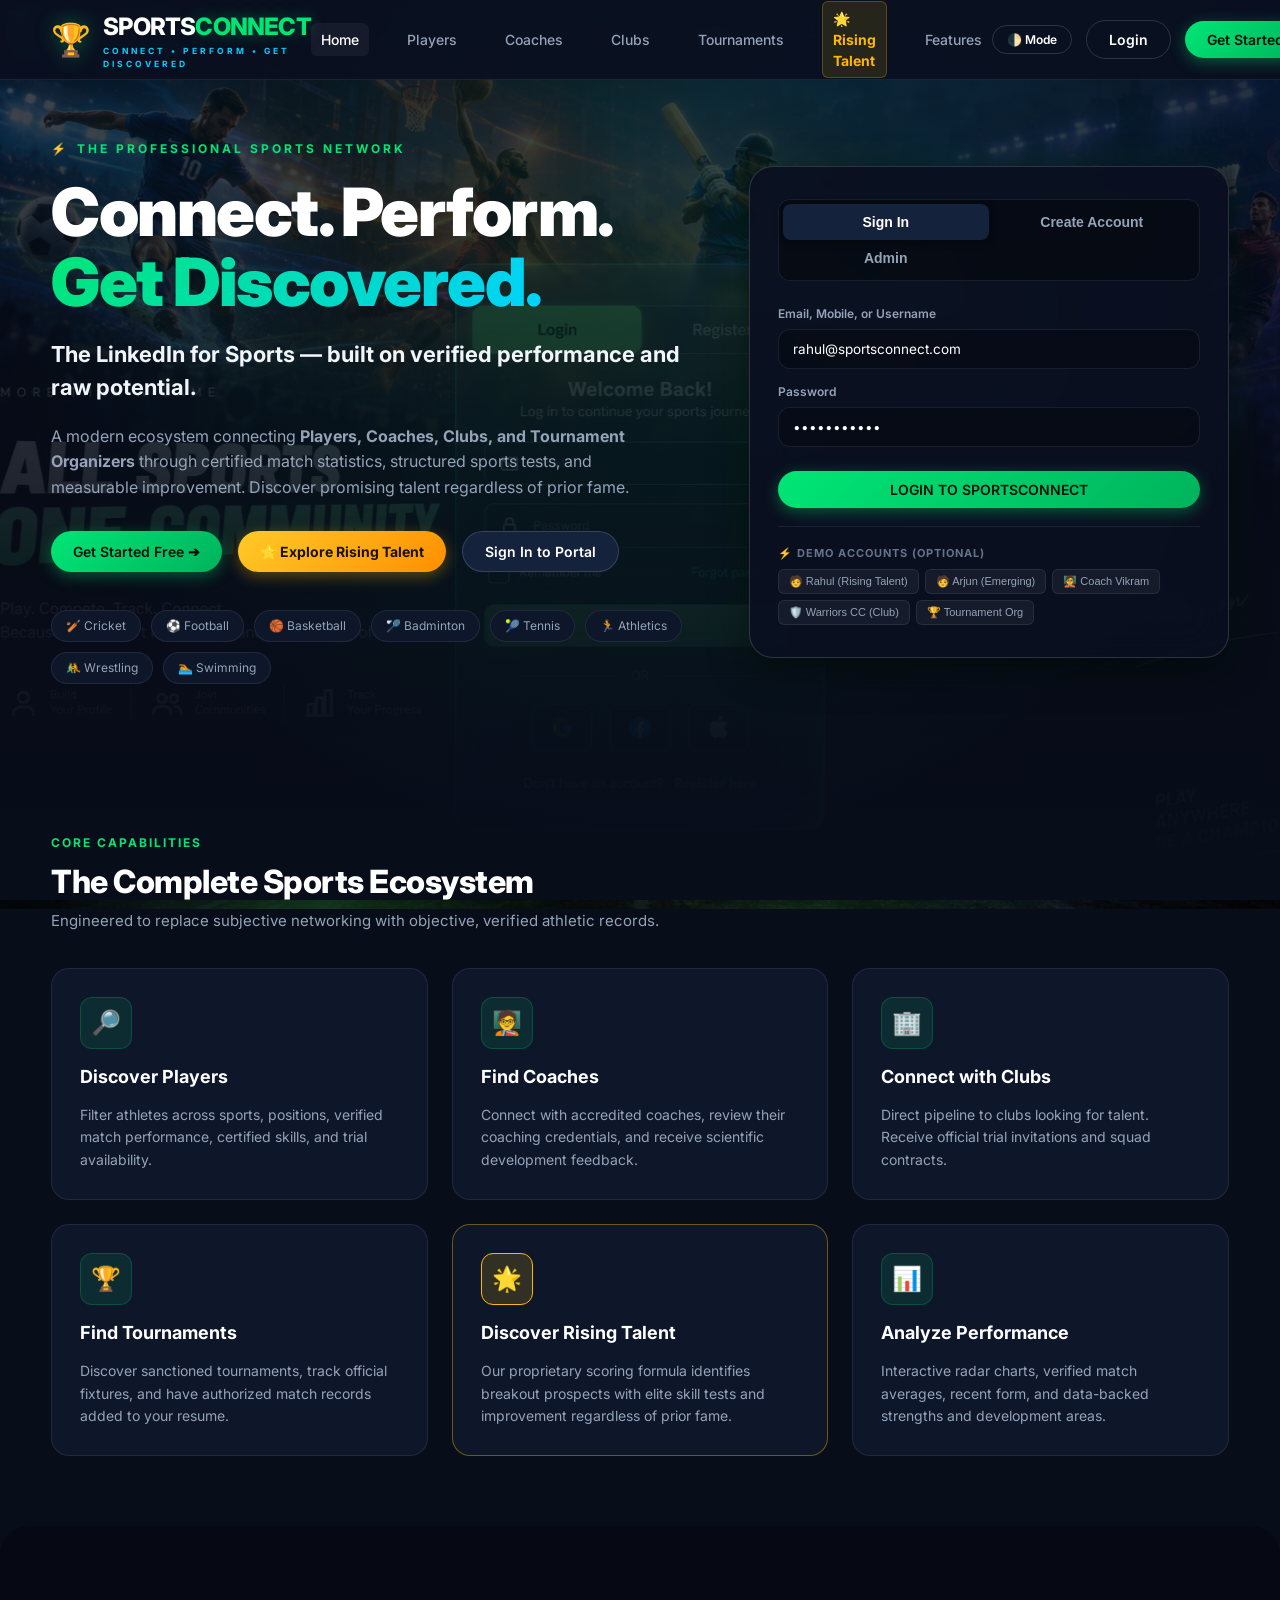
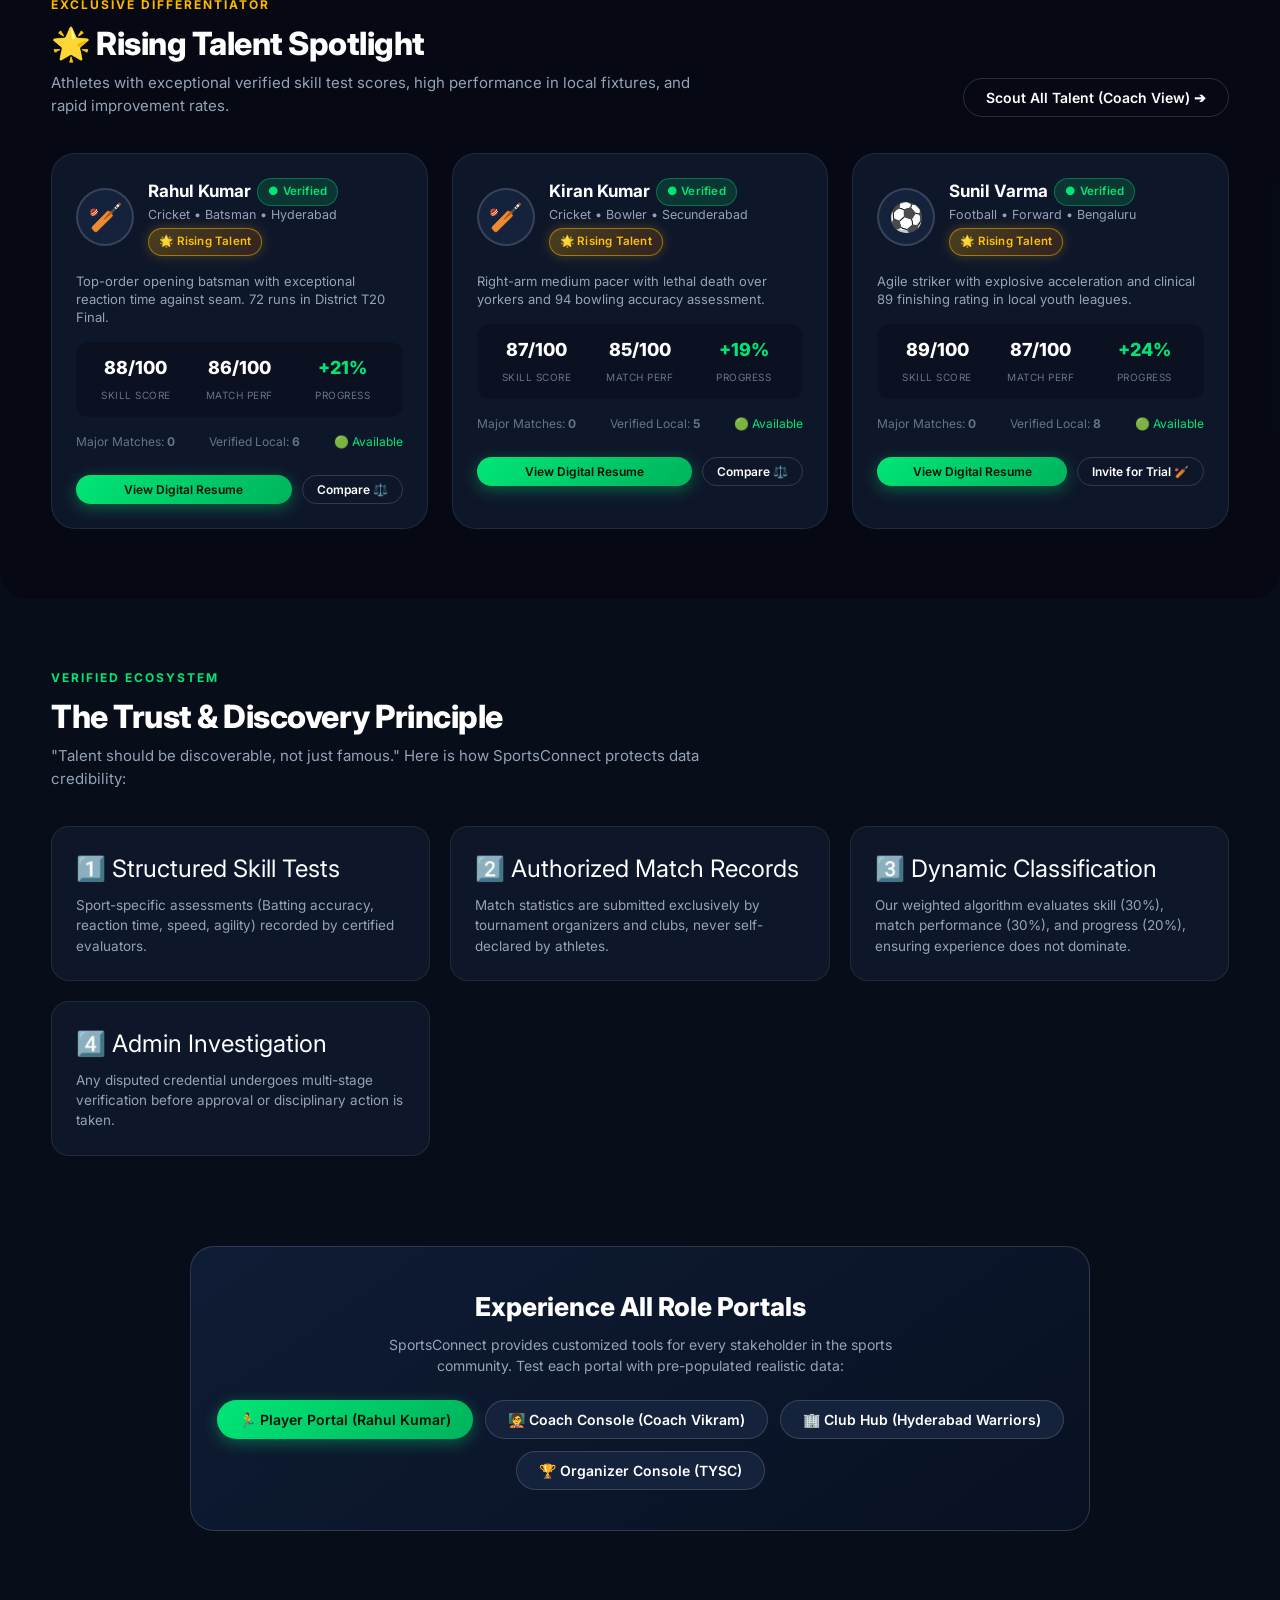
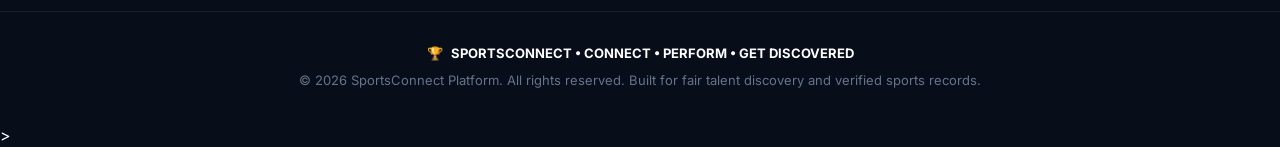
==== admin-portal.html @ 30b39901 "Initial SConnect project sync" ====
<!DOCTYPE html>
<html lang="en">
<head>
  <meta charset="UTF-8">
  <meta name="viewport" content="width=device-width, initial-scale=1.0">
  <title>SportsConnect | Platform Integrity & Admin Portal</title>
  <link rel="preconnect" href="https://fonts.googleapis.com">
  <link rel="preconnect" href="https://fonts.gstatic.com" crossorigin>
  <link href="https://fonts.googleapis.com/css2?family=Inter:wght@400;500;600;700;800;900&display=swap" rel="stylesheet">
  <link rel="stylesheet" href="style.css">
</head>
<body data-role="Admin">
<script>
(async function enforceAdminOnly(){
  try {
    const r = await fetch('/api/admin/session', { cache: 'no-store', credentials: 'same-origin' });
    if (!r.ok) { window.location.replace('index.html'); return; }
  } catch(e) { window.location.replace('index.html'); }
})();
</script>

  <div class="page-bg"></div>
  <div class="bg-overlay"></div>

  <div class="dash-layout">
    <!-- Sidebar Navigation -->
    <aside class="dash-sidebar">
      <div class="brand">
        <div class="brand-icon">🛡️</div>
        <div>
          <div class="brand-name">ADMIN<span>PORTAL</span></div>
          <div class="brand-tagline">INTEGRITY DESK</div>
        </div>
      </div>

      <nav class="side-menu">
        <button class="side-item active" onclick="showAdminSec('dashboard')">
          <span class="icon">📊</span> Admin Dashboard
        </button>
        <button class="side-item" onclick="showAdminSec('certificates')">
          <span class="icon">📜</span> Certificate Queue (<span id="pendingCertsBadge" style="color:var(--gold);">1</span>)
        </button>
        <button class="side-item" onclick="showAdminSec('reports')">
          <span class="icon">🚨</span> Reports Queue (<span id="reportsBadge" style="color:var(--rose);">1</span>)
        </button>
        <button class="side-item" onclick="showAdminSec('users')">
          <span class="icon">👥</span> User Management
        </button>
        <button class="side-item" onclick="showAdminSec('talent-monitor')">
          <span class="icon">🌟</span> Rising Talent Monitor
        </button>
        <button class="side-item" onclick="showAdminSec('matches')">
          <span class="icon">🏏</span> Match Scorecard Audit
        </button>
      </nav>

      <div style="margin-top:auto; padding-top:16px; border-top:1px solid var(--border-subtle); display:flex; flex-direction:column; gap:8px;">
        <button class="btn btn-outline btn-sm" onclick="UIController.toggleTheme()">🌓 Toggle Mode</button>
        <button class="btn btn-secondary btn-sm" onclick="SessionManager.logout()">🚪 Log Out</button>
      </div>
    </aside>

    <!-- Main Content Area -->
    <main class="dash-main">
      <div class="dash-topbar">
        <div class="dash-welcome">
          <h2>
            <span>🛡️</span> Chief Sports Verifier (Admin)
            <span class="badge badge-verified" style="background:rgba(255,184,0,0.2); color:var(--gold); border-color:var(--gold);">Platform Integrity Officer</span>
          </h2>
          <p>SportsConnect Data Integrity & Verification Desk &bull; Hyderabad Headquarters</p>
        </div>

        <div style="display:flex; gap:10px; align-items:center;">
          <button class="btn btn-outline btn-sm" onclick="UIController.openNotificationsModal()" title="Notifications">
            🔔 <span class="badge badge-rejected" style="padding:1px 5px; font-size:10px;">1</span>
          </button>
          <button class="btn btn-outline btn-sm" onclick="window.location.href='index.html'">
            🌐 Public Landing Page
          </button>
          <button class="btn btn-primary btn-sm" onclick="UIController.showToast('Integrity database synchronized with SQLite.', 'success')">
            🔄 Sync Database
          </button>
        </div>
      </div>

      <!-- Admin KPI Grid -->
      <div class="kpi-grid">
        <div class="kpi-card">
          <div class="kpi-header"><span>Total Users</span><span>👥</span></div>
          <div class="kpi-value" id="kpiTotalUsers">10</div>
          <div class="kpi-subtitle">5 Players, 1 Coach, 2 Clubs, 1 Org</div>
        </div>
        <div class="kpi-card" style="border-left:4px solid var(--gold);">
          <div class="kpi-header"><span>Pending Certificates</span><span>📜</span></div>
          <div class="kpi-value" style="color:var(--gold);" id="kpiPendingCerts">1</div>
          <div class="kpi-subtitle">Queued for verification audit</div>
        </div>
        <div class="kpi-card" style="border-left:4px solid var(--rose);">
          <div class="kpi-header"><span>Open Reports</span><span>🚨</span></div>
          <div class="kpi-value" style="color:var(--rose);" id="kpiOpenReports">1</div>
          <div class="kpi-subtitle">Report #1024 Under Review</div>
        </div>
        <div class="kpi-card">
          <div class="kpi-header"><span>Rising Talent</span><span>🌟</span></div>
          <div class="kpi-value" style="color:var(--primary);" id="kpiRisingTalent">4</div>
          <div class="kpi-subtitle">Algorithmic classifications</div>
        </div>
      </div>

      <!-- 1. Certificate Verification Queue -->
      <div class="resume-card" style="padding:28px;" id="secCertQueue">
        <div style="display:flex; justify-content:space-between; align-items:center; margin-bottom:16px; flex-wrap:wrap; gap:8px;">
          <div>
            <h3 style="font-size:18px;">📜 Certificate Verification Queue</h3>
            <p style="font-size:13px; color:var(--text-secondary);">
              Review submitted sports credentials. Verified certificates immediately update the athlete's trusted profile and classification score.
            </p>
          </div>
          <span class="badge badge-pending">1 Pending Item</span>
        </div>

        <div id="certQueueList" style="display:flex; flex-direction:column; gap:16px;">
          <!-- Pending Cert Card -->
          <div style="background:var(--bg-surface-elevated); border:1px solid var(--border-medium); border-radius:var(--radius-lg); padding:20px; display:flex; justify-content:space-between; align-items:center; flex-wrap:wrap; gap:16px;" id="pendingCertCard1">
            <div>
              <div style="display:flex; align-items:center; gap:8px;">
                <span style="font-size:24px;">🏏</span>
                <div>
                  <h4 style="font-size:16px;">State Youth Championship Participation Certificate</h4>
                  <div style="font-size:13px; color:var(--cyan);">Player: Rahul Kumar (Cricket &bull; Batsman &bull; Hyderabad)</div>
                </div>
              </div>
              <div style="font-size:12.5px; color:var(--text-secondary); margin-top:8px;">
                <b>Issuing Body:</b> South Zone Sports Federation (2026) &bull; <b>Claim:</b> Semi-Finalist representing Hyderabad Central District
              </div>
              <div style="font-size:11px; color:var(--text-muted); margin-top:3px;">
                Uploaded Document: <a href="#view" style="color:var(--primary); text-decoration:none;" onclick="UIController.showToast('Displaying certified PDF preview...'); return false;">cert_state_youth_rahul.pdf 📄</a>
              </div>
            </div>

            <div style="display:flex; gap:10px;" id="certActions1">
              <button class="btn btn-outline btn-sm" onclick="UIController.showToast('Inspecting official registry match for cert #2...')">
                👁️ View File
              </button>
              <button class="btn btn-danger btn-sm" onclick="adminRejectCert(1)">
                ❌ Reject
              </button>
              <button class="btn btn-primary btn-sm" onclick="adminVerifyCert(1)">
                🟢 Verify & Approve
              </button>
            </div>
          </div>
        </div>
      </div>

      <!-- 2. Report Management Investigation Queue (Section 30 & 38) -->
      <div class="resume-card" style="padding:28px;" id="secReports">
        <div style="display:flex; justify-content:space-between; align-items:center; margin-bottom:14px; flex-wrap:wrap; gap:8px;">
          <div>
            <h3 style="font-size:18px; display:flex; align-items:center; gap:8px;">
              <span>🚨</span> Platform Report Investigation Desk
              <span class="badge badge-pending">Status: Under Review</span>
            </h3>
            <p style="font-size:13px; color:var(--text-secondary);">
              <em>Strict Protocol: A report must NOT automatically punish or remove a user. Admin investigates first before any action.</em>
            </p>
          </div>
          <span class="badge badge-rejected" style="font-size:12px;">Active Case #1024</span>
        </div>

        <div style="background:var(--bg-surface-elevated); border:1px solid rgba(255,51,102,0.3); border-radius:var(--radius-lg); padding:22px;" id="reportCard1024">
          <div style="display:flex; justify-content:space-between; align-items:flex-start; flex-wrap:wrap; gap:12px;">
            <div>
              <div style="display:flex; align-items:center; gap:10px;">
                <h4 style="font-size:17px; color:var(--rose);">Report #1024 — Suspected Fake Certificate Claim</h4>
                <span class="badge badge-pending" id="repStatusBadge">🟡 Under Review</span>
              </div>
              <div style="font-size:13px; color:var(--text-secondary); margin-top:4px;">
                <b>Reporter:</b> Coach Vikram Rathore (Coach) &bull; <b>Reported Entity:</b> Certificate #4 (Private Club Winner)
              </div>
              <p style="font-size:13px; color:var(--text-primary); margin-top:8px; line-height:1.5;">
                <b>Description:</b> Suspicious certificate submitted without valid district council verification stamp and altered year.
              </p>
              <div style="font-size:12px; color:var(--text-muted); margin-top:4px;">
                <b>Audit Evidence:</b> Comparison with official 2024 TCA database records indicates participant was not registered in that bracket.
              </div>
            </div>

            <div style="display:flex; flex-direction:column; gap:8px; min-width:200px;" id="reportActionButtons">
              <button class="btn btn-outline btn-sm" onclick="adminReportAction('more_info')">
                🔵 Request More Info
              </button>
              <button class="btn btn-outline btn-sm" onclick="adminReportAction('dismiss')">
                ⚪ Dismiss Report
              </button>
              <button class="btn btn-danger btn-sm" onclick="adminReportAction('reject_cert')">
                ❌ Reject Certificate Only
              </button>
              <button class="btn btn-primary btn-sm" onclick="adminReportAction('resolve')">
                🟢 Mark Case Resolved
              </button>
            </div>
          </div>
        </div>
      </div>

      <!-- 3. Rising Talent Integrity Monitor (Section 39) -->
      <div class="resume-card" style="padding:28px;" id="secTalentMonitor">
        <div style="display:flex; justify-content:space-between; align-items:center; margin-bottom:14px; flex-wrap:wrap; gap:8px;">
          <div>
            <h3 style="font-size:18px;">🌟 Rising Talent Integrity Monitor</h3>
            <p style="font-size:13px; color:var(--text-secondary);">
              Transparent algorithmic breakdown ensuring classifications are earned through verified skill and progress, not favorites.
            </p>
          </div>
          <span class="badge badge-verified">Formula: Skill(30%) + Perf(30%) + Progress(20%) + Exp(10%) + Certs(10%)</span>
        </div>

        <div style="overflow-x:auto;">
          <table style="width:100%; border-collapse:collapse; text-align:left; font-size:13px;">
            <thead>
              <tr style="border-bottom:1px solid var(--border-medium); color:var(--text-muted); font-size:11px; text-transform:uppercase;">
                <th style="padding:10px;">Player</th>
                <th style="padding:10px;">Sport / Role</th>
                <th style="padding:10px;">Skill Score (30%)</th>
                <th style="padding:10px;">Match Perf (30%)</th>
                <th style="padding:10px;">Progress (20%)</th>
                <th style="padding:10px;">Major Matches (10%)</th>
                <th style="padding:10px;">Classification</th>
              </tr>
            </thead>
            <tbody>
              <tr style="border-bottom:1px solid var(--border-subtle);">
                <td style="padding:12px 10px;"><b>Rahul Kumar</b></td>
                <td style="padding:12px 10px;">Cricket (Batsman)</td>
                <td style="padding:12px 10px; color:var(--primary); font-weight:700;">88/100</td>
                <td style="padding:12px 10px;">86/100</td>
                <td style="padding:12px 10px;" class="progress-up">+21%</td>
                <td style="padding:12px 10px;">0 (Low)</td>
                <td style="padding:12px 10px;"><span class="badge badge-rising">🌟 Rising Talent</span></td>
              </tr>
              <tr style="border-bottom:1px solid var(--border-subtle);">
                <td style="padding:12px 10px;"><b>Kiran Kumar</b></td>
                <td style="padding:12px 10px;">Cricket (Bowler)</td>
                <td style="padding:12px 10px; color:var(--primary); font-weight:700;">87/100</td>
                <td style="padding:12px 10px;">85/100</td>
                <td style="padding:12px 10px;" class="progress-up">+19%</td>
                <td style="padding:12px 10px;">0 (Low)</td>
                <td style="padding:12px 10px;"><span class="badge badge-rising">🌟 Rising Talent</span></td>
              </tr>
              <tr style="border-bottom:1px solid var(--border-subtle);">
                <td style="padding:12px 10px;"><b>Arjun Reddy</b></td>
                <td style="padding:12px 10px;">Cricket (All-rounder)</td>
                <td style="padding:12px 10px; color:var(--cyan); font-weight:700;">84/100</td>
                <td style="padding:12px 10px;">81/100</td>
                <td style="padding:12px 10px;" class="progress-up">+15%</td>
                <td style="padding:12px 10px;">4 (Moderate)</td>
                <td style="padding:12px 10px;"><span class="badge badge-emerging">📈 Emerging Player</span></td>
              </tr>
            </tbody>
          </table>
        </div>
      </div>

      <!-- 4. User Management -->
      <div class="resume-card" style="padding:28px;" id="secUsers">
        <h3 style="font-size:18px; margin-bottom:14px;">👥 Platform Users & Entity Verification</h3>

        <div style="overflow-x:auto;">
          <table style="width:100%; border-collapse:collapse; text-align:left; font-size:13px;">
            <thead>
              <tr style="border-bottom:1px solid var(--border-medium); color:var(--text-muted); font-size:11px; text-transform:uppercase;">
                <th style="padding:10px;">Name</th>
                <th style="padding:10px;">Role</th>
                <th style="padding:10px;">Sport / Org</th>
                <th style="padding:10px;">Verification Status</th>
                <th style="padding:10px;">Account Status</th>
                <th style="padding:10px;">Action</th>
              </tr>
            </thead>
            <tbody>
              <tr style="border-bottom:1px solid var(--border-subtle);">
                <td style="padding:10px;">Rahul Kumar</td>
                <td style="padding:10px;"><span class="badge" style="background:rgba(255,255,255,0.08);">Player</span></td>
                <td style="padding:10px;">Cricket</td>
                <td style="padding:10px;"><span class="badge badge-verified">🟢 Verified</span></td>
                <td style="padding:10px;"><span style="color:var(--primary);">Active</span></td>
                <td style="padding:10px;"><button class="btn btn-outline btn-sm" onclick="SessionManager.switchDemoUser('player1')">View Profile</button></td>
              </tr>
              <tr style="border-bottom:1px solid var(--border-subtle);">
                <td style="padding:10px;">Vikram Rathore</td>
                <td style="padding:10px;"><span class="badge" style="background:rgba(255,255,255,0.08);">Coach</span></td>
                <td style="padding:10px;">Cricket &bull; BCCI Level 2</td>
                <td style="padding:10px;"><span class="badge badge-verified">🟢 Verified Coach</span></td>
                <td style="padding:10px;"><span style="color:var(--primary);">Active</span></td>
                <td style="padding:10px;"><button class="btn btn-outline btn-sm" onclick="SessionManager.switchDemoUser('coach')">View Profile</button></td>
              </tr>
              <tr style="border-bottom:1px solid var(--border-subtle);">
                <td style="padding:10px;">Hyderabad Warriors CC</td>
                <td style="padding:10px;"><span class="badge" style="background:rgba(255,255,255,0.08);">Club</span></td>
                <td style="padding:10px;">Cricket &bull; Div 1</td>
                <td style="padding:10px;"><span class="badge badge-verified">🟢 Verified Club</span></td>
                <td style="padding:10px;"><span style="color:var(--primary);">Active</span></td>
                <td style="padding:10px;"><button class="btn btn-outline btn-sm" onclick="SessionManager.switchDemoUser('club')">View Profile</button></td>
              </tr>
              <tr style="border-bottom:1px solid var(--border-subtle);">
                <td style="padding:10px;">Telangana Youth Sports Council</td>
                <td style="padding:10px;"><span class="badge" style="background:rgba(255,255,255,0.08);">Organizer</span></td>
                <td style="padding:10px;">Multi-Sport &bull; State Apex</td>
                <td style="padding:10px;"><span class="badge badge-verified">🟢 Verified Organizer</span></td>
                <td style="padding:10px;"><span style="color:var(--primary);">Active</span></td>
                <td style="padding:10px;"><button class="btn btn-outline btn-sm" onclick="SessionManager.switchDemoUser('organizer')">View Profile</button></td>
              </tr>
            </tbody>
          </table>
        </div>
      </div>
    </main>
  </div>

  <!-- Scripts -->
  <script src="app.js"></script>
  <script>
    function showAdminSec(sec) {
      const map = {
        certificates: 'secCertQueue',
        reports: 'secReports',
        users: 'secUsers',
        'talent-monitor': 'secTalentMonitor',
        matches: 'secCertQueue'
      };
      if (map[sec]) document.getElementById(map[sec])?.scrollIntoView({ behavior: 'smooth' });
      else window.scrollTo({ top: 0, behavior: 'smooth' });
    }

    function adminVerifyCert(id) {
      document.getElementById('certActions1').innerHTML = `
        <span class="badge badge-verified" style="font-size:13px; padding:6px 14px;">
          ✓ Verified by Admin! Notification dispatched.
        </span>
      `;
      document.getElementById('pendingCertsBadge').textContent = '0';
      document.getElementById('kpiPendingCerts').textContent = '0';
      UIController.showToast('Certificate verified! Athlete achievements & classification recalculated.', 'success');
    }

    function adminRejectCert(id) {
      document.getElementById('certActions1').innerHTML = `
        <span class="badge badge-rejected" style="font-size:13px; padding:6px 14px;">
          ❌ Certificate Rejected
        </span>
      `;
      document.getElementById('pendingCertsBadge').textContent = '0';
      document.getElementById('kpiPendingCerts').textContent = '0';
      UIController.showToast('Certificate rejected. Reason logged in audit records.');
    }

    function adminReportAction(action) {
      const statusBadge = document.getElementById('repStatusBadge');
      const actionBox = document.getElementById('reportActionButtons');

      if (action === 'more_info') {
        statusBadge.className = 'badge badge-emerging';
        statusBadge.textContent = '🔵 More Info Requested';
        UIController.showToast('Inquiry sent to South Zone Sports Federation registry.');
      } else if (action === 'dismiss') {
        statusBadge.className = 'badge';
        statusBadge.style.background = 'rgba(255,255,255,0.1)';
        statusBadge.textContent = '⚪ Dismissed';
        UIController.showToast('Report dismissed after review.');
      } else if (action === 'reject_cert') {
        statusBadge.className = 'badge badge-verified';
        statusBadge.textContent = '🟢 Resolved (Certificate Rejected)';
        UIController.showToast('Disputed certificate rejected and purged from trusted achievements.');
      } else {
        statusBadge.className = 'badge badge-verified';
        statusBadge.textContent = '🟢 Case Resolved';
        UIController.showToast('Investigation concluded. No violations found.');
      }

      actionBox.innerHTML = `<span class="badge badge-verified" style="font-size:13px; padding:8px 14px;">Audit Complete</span>`;
      document.getElementById('reportsBadge').textContent = '0';
      document.getElementById('kpiOpenReports').textContent = '0';
    }
  </script>
</body>
</html>
---- style.css ----
/* ==========================================================================
   SportsConnect - "LinkedIn for Sports" Design System & Styling
   Theme: High-Performance Sports Obsidian & Neon Stadium Lights
   Supports: Dark / Light Themes, Responsive Grids, Modern Cards, Badges,
             Interactive Modals, Sports Test Radar & Progress Analytics
   ========================================================================== */

:root {
  --bg-primary: #080d1a;
  --bg-surface: #0e172a;
  --bg-surface-elevated: #15223c;
  --bg-glass: rgba(14, 23, 42, 0.75);
  --bg-glass-strong: rgba(10, 16, 32, 0.92);
  
  --primary: #00e676;
  --primary-glow: rgba(0, 230, 118, 0.35);
  --primary-dark: #00b35c;
  --cyan: #00d2ff;
  --cyan-glow: rgba(0, 210, 255, 0.3);
  --gold: #ffb800;
  --gold-glow: rgba(255, 184, 0, 0.35);
  --rose: #ff3366;
  --amber: #ff9800;
  
  --border-subtle: rgba(255, 255, 255, 0.08);
  --border-medium: rgba(255, 255, 255, 0.15);
  --border-focus: #00e676;
  
  --text-primary: #ffffff;
  --text-secondary: #94a3b8;
  --text-muted: #64748b;
  --text-on-primary: #041208;
  
  --shadow-sm: 0 2px 8px rgba(0, 0, 0, 0.35);
  --shadow-md: 0 6px 20px rgba(0, 0, 0, 0.45);
  --shadow-lg: 0 12px 36px rgba(0, 0, 0, 0.6);
  --shadow-glow: 0 0 25px var(--primary-glow);
  
  --radius-sm: 6px;
  --radius-md: 12px;
  --radius-lg: 18px;
  --radius-xl: 24px;
  --radius-full: 9999px;
  
  --transition-fast: 0.18s ease;
  --transition-normal: 0.28s ease;
}

[data-theme="light"] {
  --bg-primary: #f1f5f9;
  --bg-surface: #ffffff;
  --bg-surface-elevated: #f8fafc;
  --bg-glass: rgba(255, 255, 255, 0.88);
  --bg-glass-strong: rgba(255, 255, 255, 0.96);
  
  --primary: #00a854;
  --primary-glow: rgba(0, 168, 84, 0.2);
  --border-subtle: rgba(0, 0, 0, 0.08);
  --border-medium: rgba(0, 0, 0, 0.14);
  
  --text-primary: #0f172a;
  --text-secondary: #475569;
  --text-muted: #94a3b8;
  --text-on-primary: #ffffff;
}

/* Reset & Base */
* { box-sizing: border-box; margin: 0; padding: 0; }
html { scroll-behavior: smooth; }
body {
  font-family: 'Inter', -apple-system, BlinkMacSystemFont, 'Segoe UI', Roboto, sans-serif;
  background-color: var(--bg-primary);
  color: var(--text-primary);
  line-height: 1.5;
  overflow-x: hidden;
  min-height: 100vh;
}

/* Dynamic Stadium Background */
.page-bg {
  position: fixed;
  inset: 0;
  background: url("sports-background.png") center top / cover no-repeat;
  z-index: -3;
  transform: scale(1.02);
  filter: brightness(0.65) saturate(1.15);
  animation: stadiumBreathe 18s ease-in-out infinite alternate;
}
.bg-overlay {
  position: fixed;
  inset: 0;
  background: radial-gradient(circle at 50% 20%, rgba(0, 230, 118, 0.08), transparent 70%),
              linear-gradient(180deg, rgba(8, 13, 26, 0.6) 0%, rgba(8, 13, 26, 0.94) 75%, #080d1a 100%);
  z-index: -2;
}
@keyframes stadiumBreathe {
  from { transform: scale(1.02); }
  to { transform: scale(1.06) translateY(-5px); }
}

/* ==========================================================================
   Header & Navigation
   ========================================================================== */
.navbar {
  height: 80px;
  padding: 0 4%;
  display: flex;
  align-items: center;
  justify-content: space-between;
  position: sticky;
  top: 0;
  z-index: 100;
  background: var(--bg-glass-strong);
  backdrop-filter: blur(16px);
  border-bottom: 1px solid var(--border-subtle);
  transition: var(--transition-normal);
}
.brand {
  display: flex;
  align-items: center;
  gap: 12px;
  text-decoration: none;
  color: var(--text-primary);
}
.brand-icon {
  font-size: 32px;
  filter: drop-shadow(0 0 10px var(--primary-glow));
}
.brand-name {
  font-size: 24px;
  font-weight: 800;
  letter-spacing: -0.8px;
}
.brand-name span {
  color: var(--primary);
  text-shadow: 0 0 16px var(--primary-glow);
}
.brand-tagline {
  font-size: 8.5px;
  letter-spacing: 3px;
  color: var(--cyan);
  font-weight: 700;
  text-transform: uppercase;
}

nav.main-nav {
  display: flex;
  align-items: center;
  gap: 28px;
}
nav.main-nav a {
  color: var(--text-secondary);
  text-decoration: none;
  font-size: 14px;
  font-weight: 500;
  padding: 6px 10px;
  border-radius: var(--radius-sm);
  transition: var(--transition-fast);
  display: flex;
  align-items: center;
  gap: 6px;
}
nav.main-nav a:hover, nav.main-nav a.active {
  color: #ffffff;
  background: rgba(255, 255, 255, 0.05);
}
nav.main-nav a.highlight {
  color: var(--gold);
  font-weight: 700;
  background: rgba(255, 184, 0, 0.12);
  border: 1px solid rgba(255, 184, 0, 0.25);
}

.nav-actions {
  display: flex;
  align-items: center;
  gap: 14px;
}

/* ==========================================================================
   Buttons & Pills
   ========================================================================== */
.btn {
  display: inline-flex;
  align-items: center;
  justify-content: center;
  gap: 8px;
  padding: 10px 22px;
  border-radius: var(--radius-full);
  font-size: 14px;
  font-weight: 600;
  font-family: inherit;
  cursor: pointer;
  border: none;
  text-decoration: none;
  transition: var(--transition-fast);
  white-space: nowrap;
}
.btn-primary {
  background: linear-gradient(135deg, var(--primary), var(--primary-dark));
  color: var(--text-on-primary);
  box-shadow: 0 4px 15px var(--primary-glow);
}
.btn-primary:hover {
  filter: brightness(1.12);
  transform: translateY(-2px);
  box-shadow: 0 6px 20px var(--primary-glow);
}
.btn-secondary {
  background: var(--bg-surface-elevated);
  color: var(--text-primary);
  border: 1px solid var(--border-medium);
}
.btn-secondary:hover {
  background: rgba(255, 255, 255, 0.1);
  border-color: var(--text-secondary);
}
.btn-outline {
  background: transparent;
  color: var(--text-primary);
  border: 1px solid var(--border-medium);
}
.btn-outline:hover {
  border-color: var(--primary);
  color: var(--primary);
  background: rgba(0, 230, 118, 0.05);
}
.btn-gold {
  background: linear-gradient(135deg, #ffca28, #ff8f00);
  color: #1a1200;
  font-weight: 700;
  box-shadow: 0 4px 15px var(--gold-glow);
}
.btn-gold:hover {
  filter: brightness(1.1);
  transform: translateY(-2px);
}
.btn-sm {
  padding: 6px 14px;
  font-size: 12px;
}
.btn-danger {
  background: rgba(255, 51, 102, 0.18);
  color: var(--rose);
  border: 1px solid rgba(255, 51, 102, 0.35);
}
.btn-danger:hover {
  background: var(--rose);
  color: #fff;
}

/* ==========================================================================
   Badges & Verification Chips
   ========================================================================== */
.badge {
  display: inline-flex;
  align-items: center;
  gap: 5px;
  padding: 4px 10px;
  border-radius: var(--radius-full);
  font-size: 11.5px;
  font-weight: 600;
  letter-spacing: 0.2px;
}
.badge-verified {
  background: rgba(0, 230, 118, 0.15);
  color: #00e676;
  border: 1px solid rgba(0, 230, 118, 0.35);
}
.badge-pending {
  background: rgba(255, 184, 0, 0.15);
  color: #ffb800;
  border: 1px solid rgba(255, 184, 0, 0.35);
}
.badge-rejected {
  background: rgba(255, 51, 102, 0.15);
  color: #ff3366;
  border: 1px solid rgba(255, 51, 102, 0.35);
}
.badge-rising {
  background: linear-gradient(135deg, rgba(255, 184, 0, 0.25), rgba(255, 107, 0, 0.15));
  color: #ffc107;
  border: 1px solid rgba(255, 184, 0, 0.5);
  box-shadow: 0 0 12px rgba(255, 184, 0, 0.25);
  animation: pulseGlow 3s infinite alternate;
}
.badge-emerging {
  background: rgba(0, 210, 255, 0.15);
  color: #00d2ff;
  border: 1px solid rgba(0, 210, 255, 0.35);
}
.badge-established {
  background: rgba(147, 51, 234, 0.18);
  color: #c084fc;
  border: 1px solid rgba(147, 51, 234, 0.35);
}
.badge-elite {
  background: linear-gradient(135deg, rgba(255, 215, 0, 0.3), rgba(255, 87, 34, 0.25));
  color: #ffd700;
  border: 1px solid #ffd700;
}
@keyframes pulseGlow {
  0% { box-shadow: 0 0 8px rgba(255, 184, 0, 0.2); }
  100% { box-shadow: 0 0 18px rgba(255, 184, 0, 0.45); }
}

/* ==========================================================================
   Hero Section (Landing Page)
   ========================================================================== */
.hero-container {
  max-width: 1400px;
  margin: 0 auto;
  padding: 60px 4% 80px;
  display: grid;
  grid-template-columns: 1.15fr 0.85fr;
  gap: 48px;
  align-items: center;
}
.hero-content {
  display: flex;
  flex-direction: column;
  gap: 20px;
}
.hero-eyebrow {
  display: inline-flex;
  align-items: center;
  gap: 8px;
  font-size: 12px;
  font-weight: 700;
  letter-spacing: 3px;
  text-transform: uppercase;
  color: var(--primary);
}
.hero-title {
  font-size: clamp(40px, 5.2vw, 68px);
  font-weight: 900;
  line-height: 1.05;
  letter-spacing: -1.5px;
}
.hero-title span.accent {
  background: linear-gradient(120deg, var(--primary) 0%, var(--cyan) 100%);
  -webkit-background-clip: text;
  -webkit-text-fill-color: transparent;
}
.hero-tagline {
  font-size: 22px;
  font-weight: 700;
  color: #f1f5f9;
}
.hero-description {
  font-size: 16px;
  line-height: 1.6;
  color: var(--text-secondary);
  max-width: 620px;
}
.hero-actions {
  display: flex;
  flex-wrap: wrap;
  gap: 16px;
  margin-top: 10px;
}
.sports-ticker {
  display: flex;
  flex-wrap: wrap;
  gap: 10px;
  margin-top: 18px;
}
.sport-pill {
  display: inline-flex;
  align-items: center;
  gap: 6px;
  padding: 6px 14px;
  background: var(--bg-surface);
  border: 1px solid var(--border-subtle);
  border-radius: var(--radius-full);
  font-size: 12px;
  color: var(--text-secondary);
}

/* ==========================================================================
   Interactive Auth / Demo Switcher Card
   ========================================================================== */
.auth-box {
  background: var(--bg-glass-strong);
  border: 1px solid var(--border-medium);
  border-radius: var(--radius-xl);
  padding: 32px 28px;
  box-shadow: var(--shadow-lg), 0 0 40px rgba(0, 230, 118, 0.08);
  backdrop-filter: blur(20px);
}
.auth-tabs {
  display: grid;
  grid-template-columns: 1fr 1fr;
  background: rgba(0, 0, 0, 0.35);
  border: 1px solid var(--border-subtle);
  border-radius: var(--radius-md);
  padding: 4px;
  margin-bottom: 24px;
}
.auth-tab {
  padding: 10px;
  border-radius: 8px;
  background: transparent;
  border: none;
  color: var(--text-secondary);
  font-weight: 600;
  font-size: 14px;
  cursor: pointer;
  transition: var(--transition-fast);
}
.auth-tab.active {
  background: var(--bg-surface-elevated);
  color: var(--text-primary);
  box-shadow: 0 2px 8px rgba(0, 0, 0, 0.3);
}
.role-select-grid {
  display: grid;
  grid-template-columns: repeat(2, 1fr);
  gap: 10px;
  margin-bottom: 20px;
}
.role-btn {
  display: flex;
  align-items: center;
  gap: 10px;
  padding: 10px 12px;
  border-radius: var(--radius-md);
  background: rgba(255, 255, 255, 0.03);
  border: 1px solid var(--border-subtle);
  color: var(--text-secondary);
  cursor: pointer;
  text-align: left;
  transition: var(--transition-fast);
}
.role-btn:hover {
  background: rgba(255, 255, 255, 0.06);
  border-color: var(--border-medium);
}
.role-btn.selected {
  border-color: var(--primary);
  background: rgba(0, 230, 118, 0.08);
  color: var(--text-primary);
}
.role-btn span.icon { font-size: 20px; }
.role-btn b { display: block; font-size: 12.5px; }
.role-btn small { font-size: 10px; color: var(--text-muted); }

.form-group {
  margin-bottom: 14px;
}
.form-label {
  display: block;
  font-size: 12px;
  font-weight: 600;
  margin-bottom: 6px;
  color: var(--text-secondary);
}
.form-input, .form-select, .form-textarea {
  width: 100%;
  padding: 11px 14px;
  border-radius: var(--radius-md);
  background: rgba(0, 0, 0, 0.25);
  border: 1px solid var(--border-subtle);
  color: var(--text-primary);
  font-family: inherit;
  font-size: 13.5px;
  outline: none;
  transition: var(--transition-fast);
}
.form-input:focus, .form-select:focus, .form-textarea:focus {
  border-color: var(--primary);
  box-shadow: 0 0 0 3px var(--primary-glow);
}
.form-select option {
  background: #0e172a;
  color: #fff;
}
.quick-login-pills {
  margin-top: 18px;
  padding-top: 18px;
  border-top: 1px solid var(--border-subtle);
}
.quick-title {
  font-size: 11px;
  font-weight: 700;
  letter-spacing: 1px;
  text-transform: uppercase;
  color: var(--text-muted);
  margin-bottom: 8px;
}
.demo-pill-row {
  display: flex;
  flex-wrap: wrap;
  gap: 6px;
}
.demo-pill {
  padding: 5px 10px;
  font-size: 11px;
  border-radius: var(--radius-sm);
  background: rgba(255, 255, 255, 0.05);
  border: 1px solid var(--border-subtle);
  color: var(--text-secondary);
  cursor: pointer;
  transition: var(--transition-fast);
}
.demo-pill:hover {
  background: rgba(0, 230, 118, 0.15);
  border-color: var(--primary);
  color: #fff;
}

/* ==========================================================================
   Section Layouts & Grids
   ========================================================================== */
.section {
  max-width: 1400px;
  margin: 0 auto;
  padding: 70px 4%;
}
.section-header {
  display: flex;
  justify-content: space-between;
  align-items: flex-end;
  margin-bottom: 36px;
  flex-wrap: wrap;
  gap: 16px;
}
.section-tag {
  font-size: 12px;
  font-weight: 700;
  letter-spacing: 2px;
  text-transform: uppercase;
  color: var(--primary);
  margin-bottom: 6px;
}
.section-title {
  font-size: 32px;
  font-weight: 800;
  letter-spacing: -0.5px;
}
.section-subtitle {
  color: var(--text-secondary);
  font-size: 15px;
  max-width: 650px;
  margin-top: 4px;
}

/* Feature Grid (Landing Page) */
.features-grid {
  display: grid;
  grid-template-columns: repeat(auto-fit, minmax(320px, 1fr));
  gap: 24px;
}
.feature-card {
  background: var(--bg-surface);
  border: 1px solid var(--border-subtle);
  border-radius: var(--radius-lg);
  padding: 28px;
  transition: var(--transition-normal);
  display: flex;
  flex-direction: column;
  gap: 14px;
  position: relative;
  overflow: hidden;
}
.feature-card:hover {
  border-color: var(--primary);
  transform: translateY(-4px);
  box-shadow: var(--shadow-md);
}
.feature-icon-wrapper {
  width: 52px;
  height: 52px;
  border-radius: var(--radius-md);
  display: flex;
  align-items: center;
  justify-content: center;
  font-size: 24px;
  background: rgba(0, 230, 118, 0.1);
  color: var(--primary);
  border: 1px solid rgba(0, 230, 118, 0.2);
}
.feature-card h3 {
  font-size: 18px;
  font-weight: 700;
}
.feature-card p {
  font-size: 14px;
  color: var(--text-secondary);
  line-height: 1.6;
}

/* ==========================================================================
   Rising Talent Showcase Cards
   ========================================================================== */
.talent-grid {
  display: grid;
  grid-template-columns: repeat(auto-fill, minmax(340px, 1fr));
  gap: 24px;
}
.talent-card {
  background: var(--bg-surface);
  border: 1px solid var(--border-subtle);
  border-radius: var(--radius-xl);
  padding: 24px;
  transition: var(--transition-normal);
  display: flex;
  flex-direction: column;
  gap: 16px;
  position: relative;
}
.talent-card:hover {
  border-color: rgba(255, 184, 0, 0.5);
  box-shadow: var(--shadow-lg), 0 0 30px rgba(255, 184, 0, 0.12);
  transform: translateY(-3px);
}
.talent-header {
  display: flex;
  align-items: center;
  gap: 14px;
}
.talent-avatar {
  width: 58px;
  height: 58px;
  border-radius: 50%;
  background: var(--bg-surface-elevated);
  border: 2px solid var(--border-medium);
  display: flex;
  align-items: center;
  justify-content: center;
  font-size: 28px;
}
.talent-meta h4 {
  font-size: 17px;
  font-weight: 700;
  display: flex;
  align-items: center;
  gap: 6px;
}
.talent-subtitle {
  font-size: 12.5px;
  color: var(--text-secondary);
}
.talent-metrics-row {
  display: grid;
  grid-template-columns: repeat(3, 1fr);
  gap: 8px;
  background: rgba(0, 0, 0, 0.25);
  border-radius: var(--radius-md);
  padding: 12px;
  text-align: center;
}
.metric-box strong {
  display: block;
  font-size: 18px;
  font-weight: 800;
  color: var(--text-primary);
}
.metric-box small {
  font-size: 10px;
  text-transform: uppercase;
  letter-spacing: 0.5px;
  color: var(--text-muted);
}
.progress-up { color: var(--primary) !important; }

/* ==========================================================================
   Dashboard Shell & Layout (For All Roles)
   ========================================================================== */
.dash-layout {
  display: grid;
  grid-template-columns: 260px 1fr;
  min-height: 100vh;
}
.dash-sidebar {
  background: var(--bg-surface);
  border-right: 1px solid var(--border-subtle);
  padding: 24px 18px;
  display: flex;
  flex-direction: column;
  gap: 24px;
  position: sticky;
  top: 0;
  height: 100vh;
  overflow-y: auto;
}
.dash-main {
  padding: 32px 3.5%;
  max-width: 1400px;
  width: 100%;
  margin: 0 auto;
}
.dash-topbar {
  display: flex;
  justify-content: space-between;
  align-items: center;
  margin-bottom: 28px;
  padding-bottom: 18px;
  border-bottom: 1px solid var(--border-subtle);
  flex-wrap: wrap;
  gap: 16px;
}
.dash-welcome h2 {
  font-size: 26px;
  font-weight: 800;
  display: flex;
  align-items: center;
  gap: 10px;
}
.dash-welcome p {
  font-size: 13.5px;
  color: var(--text-secondary);
  margin-top: 3px;
}

/* Sidebar Navigation Items */
.side-menu {
  display: flex;
  flex-direction: column;
  gap: 6px;
}
.side-item {
  display: flex;
  align-items: center;
  gap: 12px;
  padding: 11px 16px;
  border-radius: var(--radius-md);
  color: var(--text-secondary);
  text-decoration: none;
  font-size: 13.5px;
  font-weight: 500;
  border: none;
  background: transparent;
  width: 100%;
  text-align: left;
  cursor: pointer;
  transition: var(--transition-fast);
}
.side-item:hover {
  color: var(--text-primary);
  background: rgba(255, 255, 255, 0.04);
}
.side-item.active {
  color: var(--primary);
  background: rgba(0, 230, 118, 0.1);
  font-weight: 600;
}
.side-item span.icon { font-size: 18px; }

/* ==========================================================================
   Stats & KPI Grid
   ========================================================================== */
.kpi-grid {
  display: grid;
  grid-template-columns: repeat(auto-fit, minmax(210px, 1fr));
  gap: 18px;
  margin-bottom: 30px;
}
.kpi-card {
  background: var(--bg-surface);
  border: 1px solid var(--border-subtle);
  border-radius: var(--radius-lg);
  padding: 20px;
  display: flex;
  flex-direction: column;
  gap: 6px;
  position: relative;
  transition: var(--transition-fast);
}
.kpi-card:hover {
  border-color: var(--border-medium);
  transform: translateY(-2px);
}
.kpi-header {
  display: flex;
  justify-content: space-between;
  align-items: center;
  color: var(--text-muted);
  font-size: 12px;
  font-weight: 600;
  text-transform: uppercase;
  letter-spacing: 0.5px;
}
.kpi-value {
  font-size: 28px;
  font-weight: 800;
  color: var(--text-primary);
}
.kpi-subtitle {
  font-size: 11.5px;
  color: var(--text-secondary);
}

/* ==========================================================================
   LinkedIn-Style Digital Sports Resume Components
   ========================================================================== */
.resume-card {
  background: var(--bg-surface);
  border: 1px solid var(--border-subtle);
  border-radius: var(--radius-xl);
  overflow: hidden;
  margin-bottom: 24px;
}
.resume-banner {
  height: 140px;
  background: linear-gradient(135deg, #0b1a2d, #0d3830, #134e4a);
  position: relative;
}
.resume-header-body {
  padding: 0 28px 24px;
  display: flex;
  justify-content: space-between;
  align-items: flex-end;
  margin-top: -50px;
  flex-wrap: wrap;
  gap: 18px;
}
.resume-avatar-wrapper {
  position: relative;
}
.resume-avatar {
  width: 108px;
  height: 108px;
  border-radius: 50%;
  background: var(--bg-surface-elevated);
  border: 4px solid var(--bg-surface);
  display: flex;
  align-items: center;
  justify-content: center;
  font-size: 52px;
  box-shadow: var(--shadow-md);
}
.resume-main-info {
  padding: 0 28px 20px;
}
.resume-name {
  font-size: 26px;
  font-weight: 800;
  display: flex;
  align-items: center;
  gap: 10px;
}
.resume-headline {
  font-size: 15px;
  color: var(--cyan);
  font-weight: 600;
  margin: 4px 0 8px;
}
.resume-location {
  font-size: 13px;
  color: var(--text-secondary);
  display: flex;
  align-items: center;
  gap: 6px;
}

/* Sports Resume Tabs */
.resume-tabs {
  display: flex;
  border-bottom: 1px solid var(--border-subtle);
  padding: 0 28px;
  gap: 24px;
  overflow-x: auto;
}
.resume-tab-btn {
  padding: 14px 4px;
  background: transparent;
  border: none;
  border-bottom: 2px solid transparent;
  color: var(--text-secondary);
  font-size: 14px;
  font-weight: 600;
  cursor: pointer;
  white-space: nowrap;
  transition: var(--transition-fast);
}
.resume-tab-btn:hover {
  color: var(--text-primary);
}
.resume-tab-btn.active {
  color: var(--primary);
  border-bottom-color: var(--primary);
}

.resume-tab-content {
  padding: 28px;
}

/* Radar & Chart Containers */
.charts-split {
  display: grid;
  grid-template-columns: 1fr 1fr;
  gap: 24px;
  margin-top: 18px;
}
.chart-box {
  background: rgba(0, 0, 0, 0.2);
  border: 1px solid var(--border-subtle);
  border-radius: var(--radius-lg);
  padding: 20px;
  display: flex;
  flex-direction: column;
  align-items: center;
}
.chart-box h4 {
  width: 100%;
  font-size: 14px;
  font-weight: 700;
  margin-bottom: 14px;
  color: var(--text-primary);
  display: flex;
  justify-content: space-between;
  align-items: center;
}

/* Match History & Teammate Links ("Played With") */
.match-card {
  background: var(--bg-surface-elevated);
  border: 1px solid var(--border-subtle);
  border-radius: var(--radius-lg);
  padding: 20px;
  margin-bottom: 18px;
  transition: var(--transition-fast);
}
.match-card:hover {
  border-color: var(--border-medium);
}
.match-header {
  display: flex;
  justify-content: space-between;
  align-items: center;
  margin-bottom: 12px;
  flex-wrap: wrap;
  gap: 8px;
}
.match-title {
  font-size: 16px;
  font-weight: 700;
}
.match-score-summary {
  display: flex;
  align-items: center;
  gap: 16px;
  background: rgba(0, 0, 0, 0.3);
  padding: 10px 16px;
  border-radius: var(--radius-md);
  margin-bottom: 14px;
}
.player-match-performance {
  background: rgba(0, 230, 118, 0.06);
  border-left: 3px solid var(--primary);
  padding: 10px 14px;
  border-radius: 0 var(--radius-sm) var(--radius-sm) 0;
  margin-bottom: 14px;
}
.player-stat-pills {
  display: flex;
  flex-wrap: wrap;
  gap: 10px;
  margin-top: 6px;
}
.stat-tag {
  font-size: 12px;
  font-weight: 700;
  background: rgba(255, 255, 255, 0.06);
  padding: 3px 8px;
  border-radius: var(--radius-sm);
  color: #fff;
}
.roster-cluster {
  margin-top: 12px;
  padding-top: 12px;
  border-top: 1px solid var(--border-subtle);
}
.roster-label {
  font-size: 11px;
  font-weight: 700;
  letter-spacing: 1px;
  text-transform: uppercase;
  color: var(--text-muted);
  margin-bottom: 8px;
}
.roster-chips {
  display: flex;
  flex-wrap: wrap;
  gap: 8px;
}
.player-chip {
  display: inline-flex;
  align-items: center;
  gap: 6px;
  padding: 4px 10px;
  border-radius: var(--radius-full);
  background: rgba(255, 255, 255, 0.05);
  border: 1px solid var(--border-subtle);
  font-size: 12px;
  color: var(--text-primary);
  text-decoration: none;
  cursor: pointer;
  transition: var(--transition-fast);
}
.player-chip:hover {
  background: rgba(0, 230, 118, 0.15);
  border-color: var(--primary);
  color: var(--primary);
}

/* ==========================================================================
   Modals & Popups
   ========================================================================== */
.modal-overlay {
  position: fixed;
  inset: 0;
  background: rgba(0, 0, 0, 0.75);
  backdrop-filter: blur(8px);
  z-index: 1000;
  display: flex;
  align-items: center;
  justify-content: center;
  padding: 20px;
  opacity: 0;
  pointer-events: none;
  transition: opacity 0.25s ease;
}
.modal-overlay.open {
  opacity: 1;
  pointer-events: auto;
}
.modal-window {
  background: var(--bg-surface);
  border: 1px solid var(--border-medium);
  border-radius: var(--radius-xl);
  max-width: 680px;
  width: 100%;
  max-height: 90vh;
  overflow-y: auto;
  box-shadow: var(--shadow-lg);
  transform: translateY(20px);
  transition: transform 0.25s ease;
}
.modal-overlay.open .modal-window {
  transform: translateY(0);
}
.modal-header {
  padding: 20px 24px;
  display: flex;
  justify-content: space-between;
  align-items: center;
  border-bottom: 1px solid var(--border-subtle);
}
.modal-header h3 {
  font-size: 18px;
  font-weight: 700;
}
.modal-close {
  background: transparent;
  border: none;
  color: var(--text-muted);
  font-size: 20px;
  cursor: pointer;
  padding: 4px;
}
.modal-close:hover { color: #fff; }
.modal-body {
  padding: 24px;
}

/* Comparison Modal Grid */
.comparison-grid {
  display: grid;
  grid-template-columns: 1fr 1fr;
  gap: 20px;
}
.comparison-column {
  background: rgba(0, 0, 0, 0.2);
  border: 1px solid var(--border-subtle);
  border-radius: var(--radius-lg);
  padding: 16px;
  text-align: center;
}
.comparison-column.winner {
  border-color: var(--primary);
  background: rgba(0, 230, 118, 0.05);
}

/* Smart Match Explanation Box */
.match-explanation-box {
  background: rgba(0, 210, 255, 0.08);
  border: 1px solid rgba(0, 210, 255, 0.25);
  border-radius: var(--radius-lg);
  padding: 18px;
  margin-bottom: 18px;
}
.match-score-pill {
  font-size: 26px;
  font-weight: 900;
  color: var(--cyan);
}
.match-checklist {
  list-style: none;
  margin-top: 12px;
  display: flex;
  flex-direction: column;
  gap: 6px;
}
.match-checklist li {
  font-size: 13px;
  display: flex;
  align-items: center;
  gap: 8px;
  color: var(--text-primary);
}
.match-checklist li span.check {
  color: var(--primary);
  font-weight: 800;
}

/* Messaging Drawer */
.chat-window {
  display: flex;
  flex-direction: column;
  height: 480px;
  border: 1px solid var(--border-subtle);
  border-radius: var(--radius-lg);
  overflow: hidden;
  background: rgba(0, 0, 0, 0.2);
}
.chat-messages {
  flex: 1;
  overflow-y: auto;
  padding: 16px;
  display: flex;
  flex-direction: column;
  gap: 12px;
}
.chat-bubble {
  max-width: 75%;
  padding: 10px 14px;
  border-radius: var(--radius-md);
  font-size: 13.5px;
  line-height: 1.4;
}
.chat-bubble.sent {
  align-self: flex-end;
  background: var(--primary-dark);
  color: #fff;
}
.chat-bubble.received {
  align-self: flex-start;
  background: var(--bg-surface-elevated);
  border: 1px solid var(--border-subtle);
  color: var(--text-primary);
}
.chat-input-row {
  display: flex;
  padding: 12px;
  background: var(--bg-surface);
  border-top: 1px solid var(--border-subtle);
  gap: 10px;
}

/* Toast Notifications */
.toast-container {
  position: fixed;
  bottom: 24px;
  right: 24px;
  z-index: 2000;
  display: flex;
  flex-direction: column;
  gap: 10px;
}
.toast {
  background: var(--bg-surface-elevated);
  border: 1px solid var(--border-medium);
  border-left: 4px solid var(--primary);
  color: #fff;
  padding: 12px 18px;
  border-radius: var(--radius-md);
  font-size: 13px;
  box-shadow: var(--shadow-md);
  display: flex;
  align-items: center;
  gap: 10px;
  animation: slideInRight 0.3s ease;
}
@keyframes slideInRight {
  from { transform: translateX(100%); opacity: 0; }
  to { transform: translateX(0); opacity: 1; }
}

/* ==========================================================================
   Responsive Adaptations
   ========================================================================== */
@media (max-width: 980px) {
  .hero-container {
    grid-template-columns: 1fr;
    gap: 36px;
  }
  .dash-layout {
    grid-template-columns: 1fr;
  }
  .dash-sidebar {
    display: none;
  }
  .dash-sidebar.open {
    display: flex;
    position: fixed;
    inset: 0 auto 0 0;
    width: 280px;
    z-index: 1000;
  }
  .charts-split {
    grid-template-columns: 1fr;
  }
}

/* ==========================================================================
   Print / PDF Export Formatting for Verified Digital Sports Resume
   ========================================================================== */
@media print {
  body {
    background: #ffffff !important;
    color: #0f172a !important;
  }
  .page-bg, .bg-overlay, .dash-sidebar, .dash-topbar button, .resume-tabs, .modal-overlay, .toast-container, .navbar, .sub-tab[style*="display:none"] {
    display: none !important;
  }
  .dash-layout {
    display: block !important;
  }
  .dash-main {
    padding: 0 !important;
    max-width: 100% !important;
  }
  .resume-card, .kpi-card, .match-card {
    border: 1px solid #cbd5e1 !important;
    background: #ffffff !important;
    color: #0f172a !important;
    box-shadow: none !important;
    break-inside: avoid;
  }
  .resume-banner {
    background: #0f172a !important;
    -webkit-print-color-adjust: exact;
  }
  .resume-avatar {
    background: #f1f5f9 !important;
    border-color: #ffffff !important;
  }
}

/* ==========================================================================
   Tournament Knockout Bracket System
   ========================================================================== */
.bracket-wrapper {
  overflow-x: auto;
  padding: 14px 4px;
}
.bracket-tree {
  display: flex;
  align-items: stretch;
  gap: 28px;
  min-width: 860px;
}
.bracket-column {
  flex: 1;
  display: flex;
  flex-direction: column;
}
.bracket-round-title {
  font-size: 12.5px;
  font-weight: 700;
  text-transform: uppercase;
  letter-spacing: 1px;
  color: var(--cyan);
  text-align: center;
  margin-bottom: 18px;
  padding-bottom: 8px;
  border-bottom: 2px solid rgba(0, 210, 255, 0.25);
  display: flex;
  align-items: center;
  justify-content: center;
  gap: 6px;
}
.bracket-matches {
  display: flex;
  flex-direction: column;
  justify-content: space-around;
  flex-grow: 1;
  gap: 20px;
}
.bracket-match-node {
  background: var(--bg-surface-elevated);
  border: 1px solid var(--border-subtle);
  border-radius: var(--radius-md);
  overflow: hidden;
  box-shadow: 0 4px 14px rgba(0,0,0,0.22);
  cursor: pointer;
  transition: transform 0.2s ease, border-color 0.2s ease, box-shadow 0.2s ease;
  position: relative;
}
.bracket-match-node:hover {
  transform: translateY(-2px);
  border-color: var(--primary);
  box-shadow: 0 6px 20px rgba(0, 230, 153, 0.18);
}
.bracket-match-header {
  display: flex;
  justify-content: space-between;
  align-items: center;
  padding: 6px 12px;
  background: rgba(255, 255, 255, 0.03);
  font-size: 11px;
  color: var(--text-muted);
  border-bottom: 1px solid var(--border-subtle);
}
.bracket-team {
  display: flex;
  justify-content: space-between;
  align-items: center;
  padding: 10px 14px;
  font-size: 13px;
  font-weight: 600;
  transition: background 0.15s;
}
.bracket-team:first-of-type {
  border-bottom: 1px solid rgba(255, 255, 255, 0.05);
}
.bracket-team.winner {
  color: var(--primary);
  background: rgba(0, 230, 153, 0.08);
}
.bracket-team .team-score {
  font-family: monospace;
  font-weight: 700;
  font-size: 13.5px;
}
.bracket-trophy-card {
  text-align: center;
  padding: 20px;
  background: linear-gradient(135deg, rgba(255, 184, 0, 0.12), rgba(0, 230, 153, 0.08));
  border: 1px solid rgba(255, 184, 0, 0.35);
  border-radius: var(--radius-lg);
  margin-top: 20px;
}
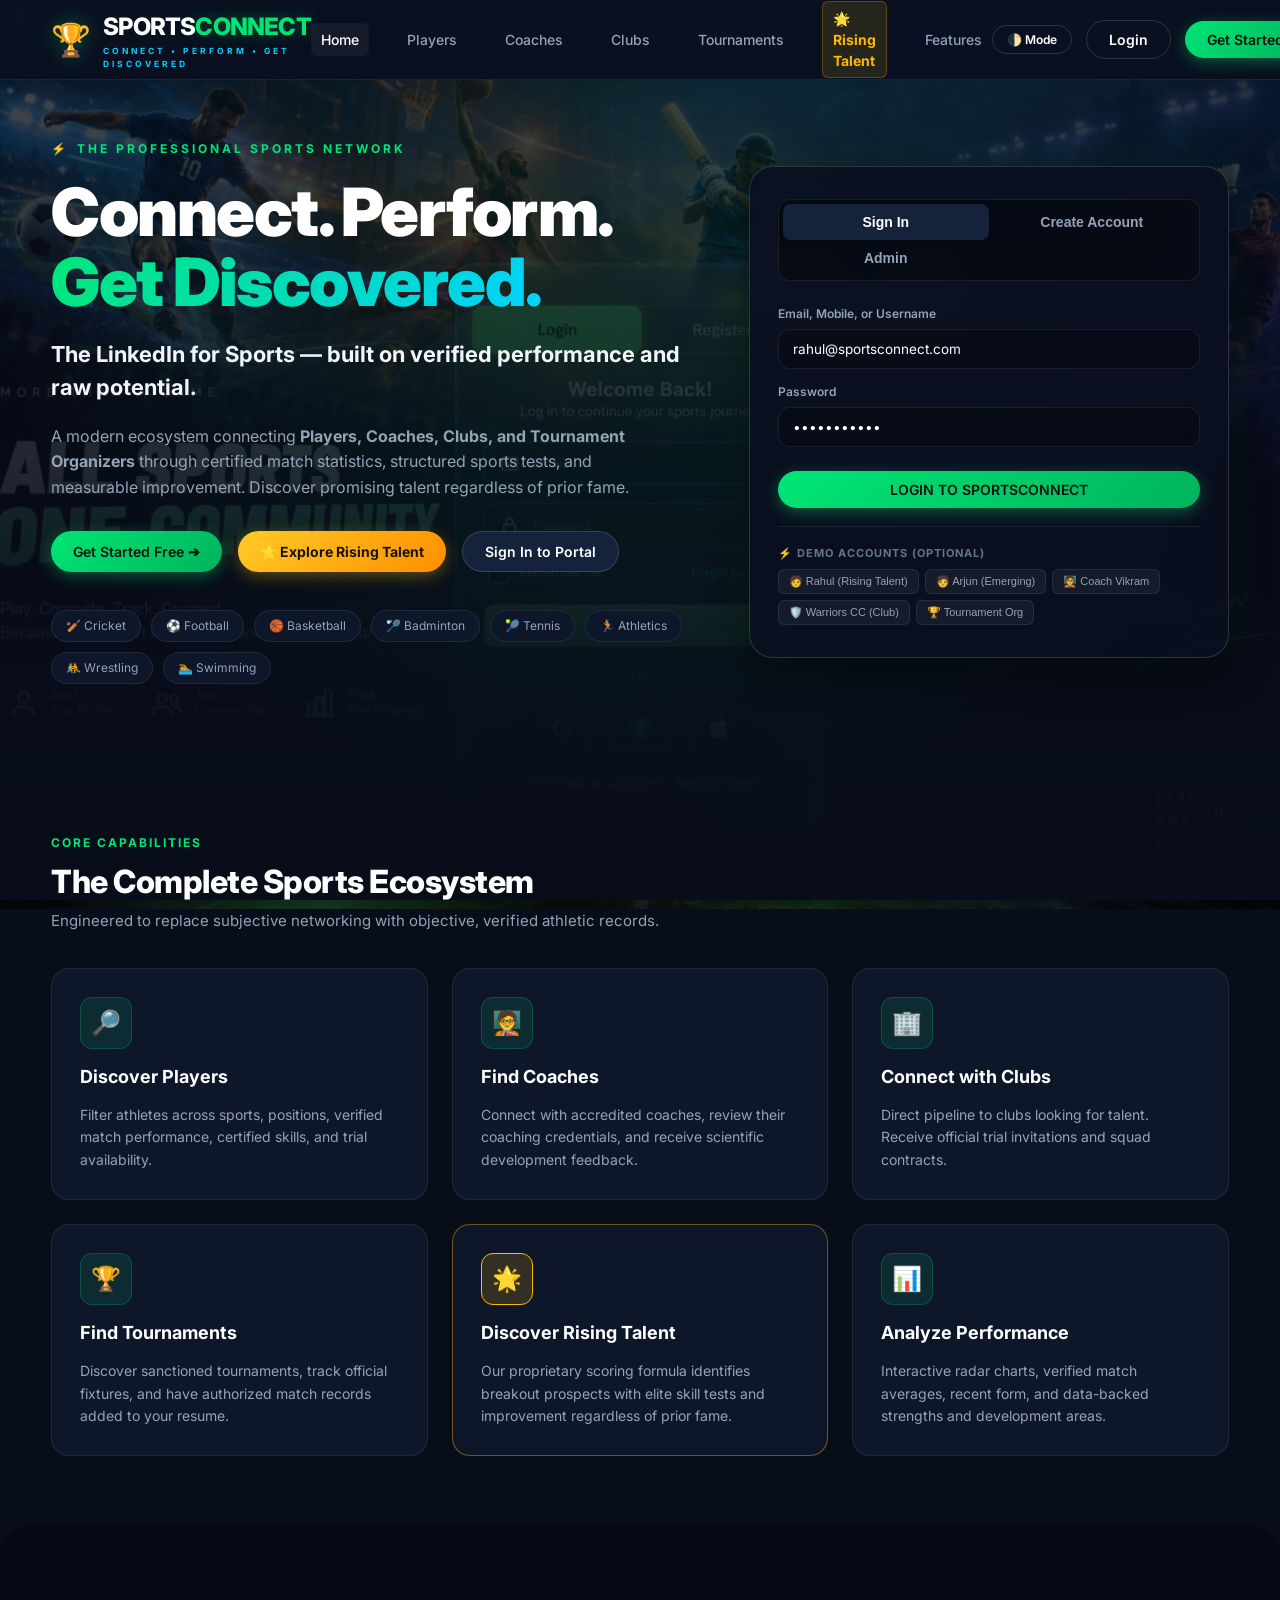
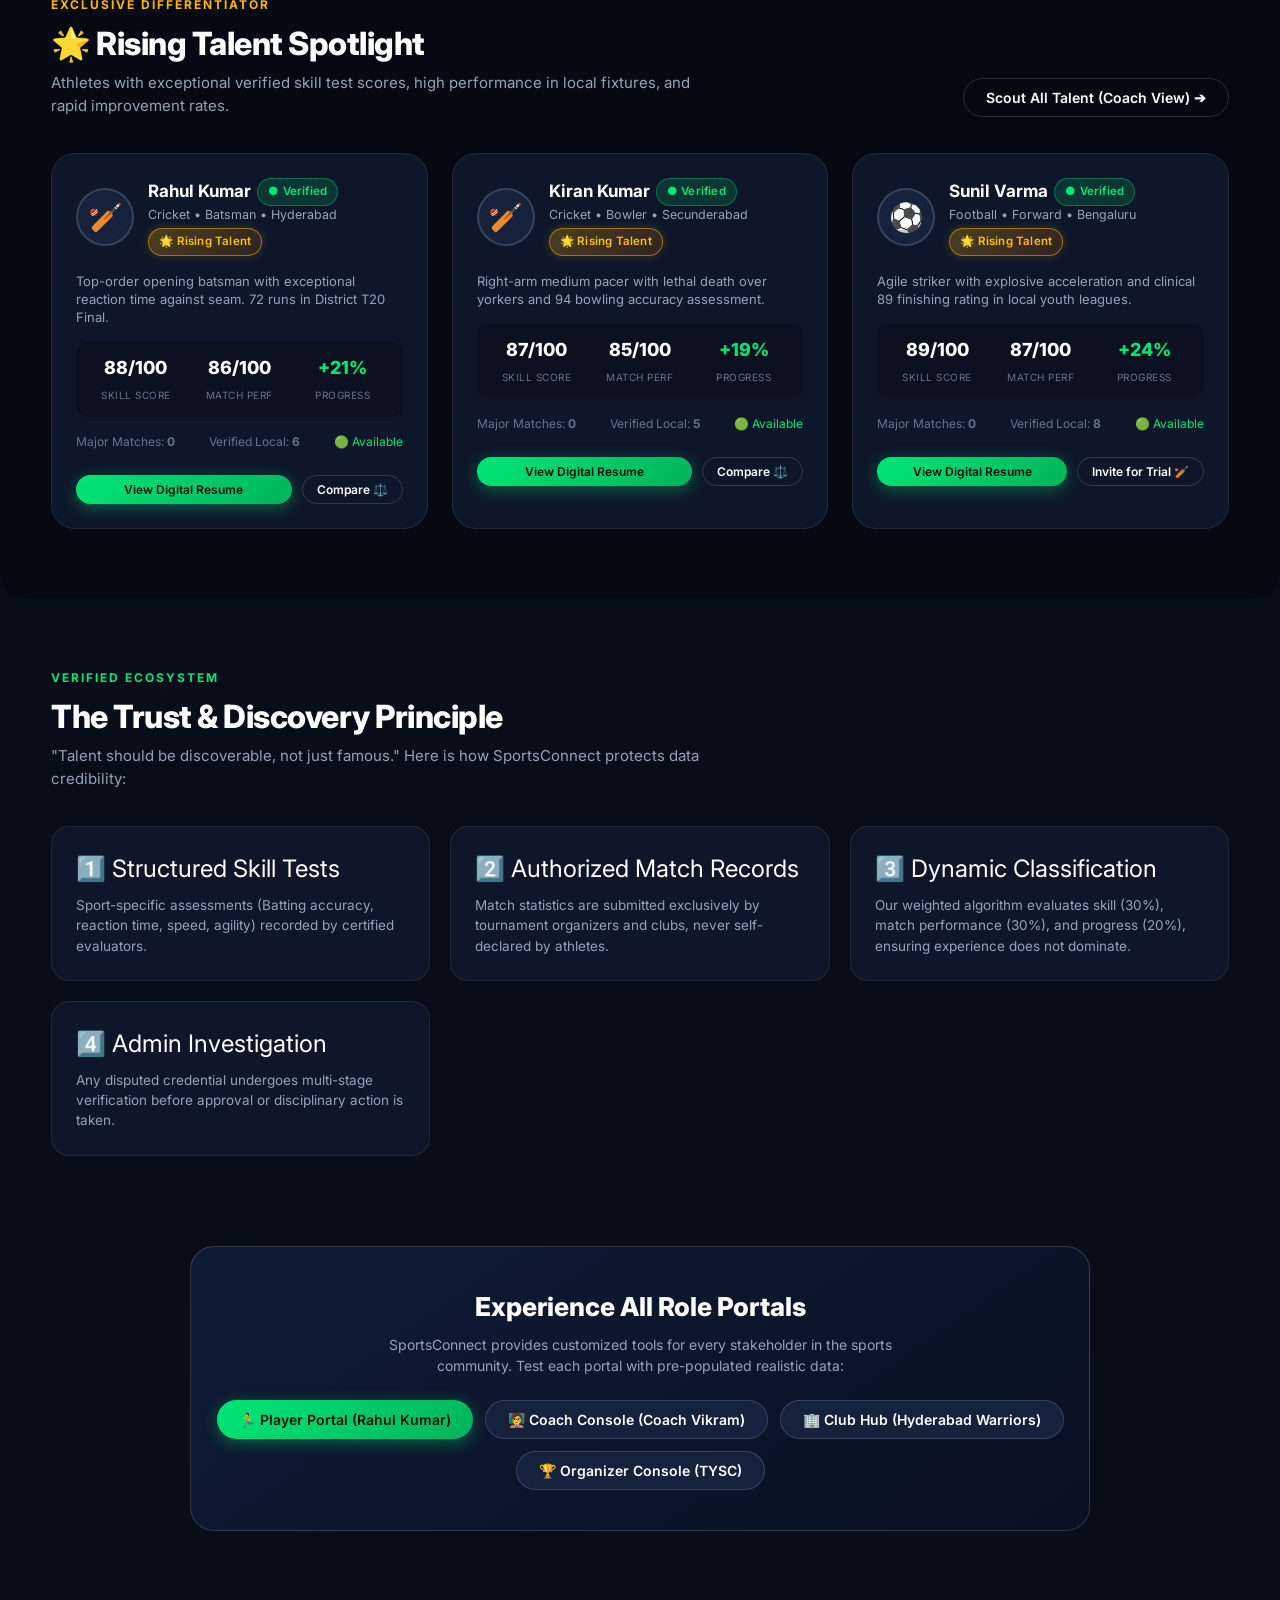
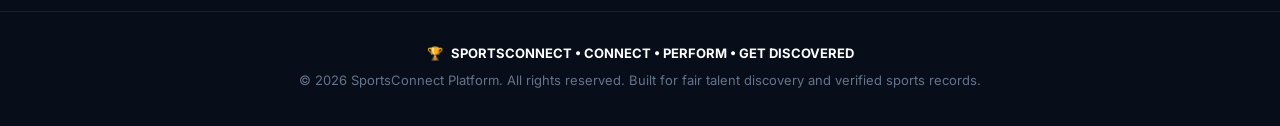
==== commit 157a9c4a: "Align admin dashboard with environment-only admin model" ====
--- a/admin-portal.html
+++ b/admin-portal.html
@@ -78,7 +78,7 @@
           <button class="btn btn-outline btn-sm" onclick="window.location.href='index.html'">
             🌐 Public Landing Page
           </button>
-          <button class="btn btn-primary btn-sm" onclick="UIController.showToast('Integrity database synchronized with SQLite.', 'success')">
+          <button class="btn btn-primary btn-sm" onclick="UIController.showToast('Integrity database synchronized.', 'success')">
             🔄 Sync Database
           </button>
         </div>
@@ -88,7 +88,7 @@
       <div class="kpi-grid">
         <div class="kpi-card">
           <div class="kpi-header"><span>Total Users</span><span>👥</span></div>
-          <div class="kpi-value" id="kpiTotalUsers">10</div>
+          <div class="kpi-value" id="kpiTotalUsers">9</div>
           <div class="kpi-subtitle">5 Players, 1 Coach, 2 Clubs, 1 Org</div>
         </div>
         <div class="kpi-card" style="border-left:4px solid var(--gold);">
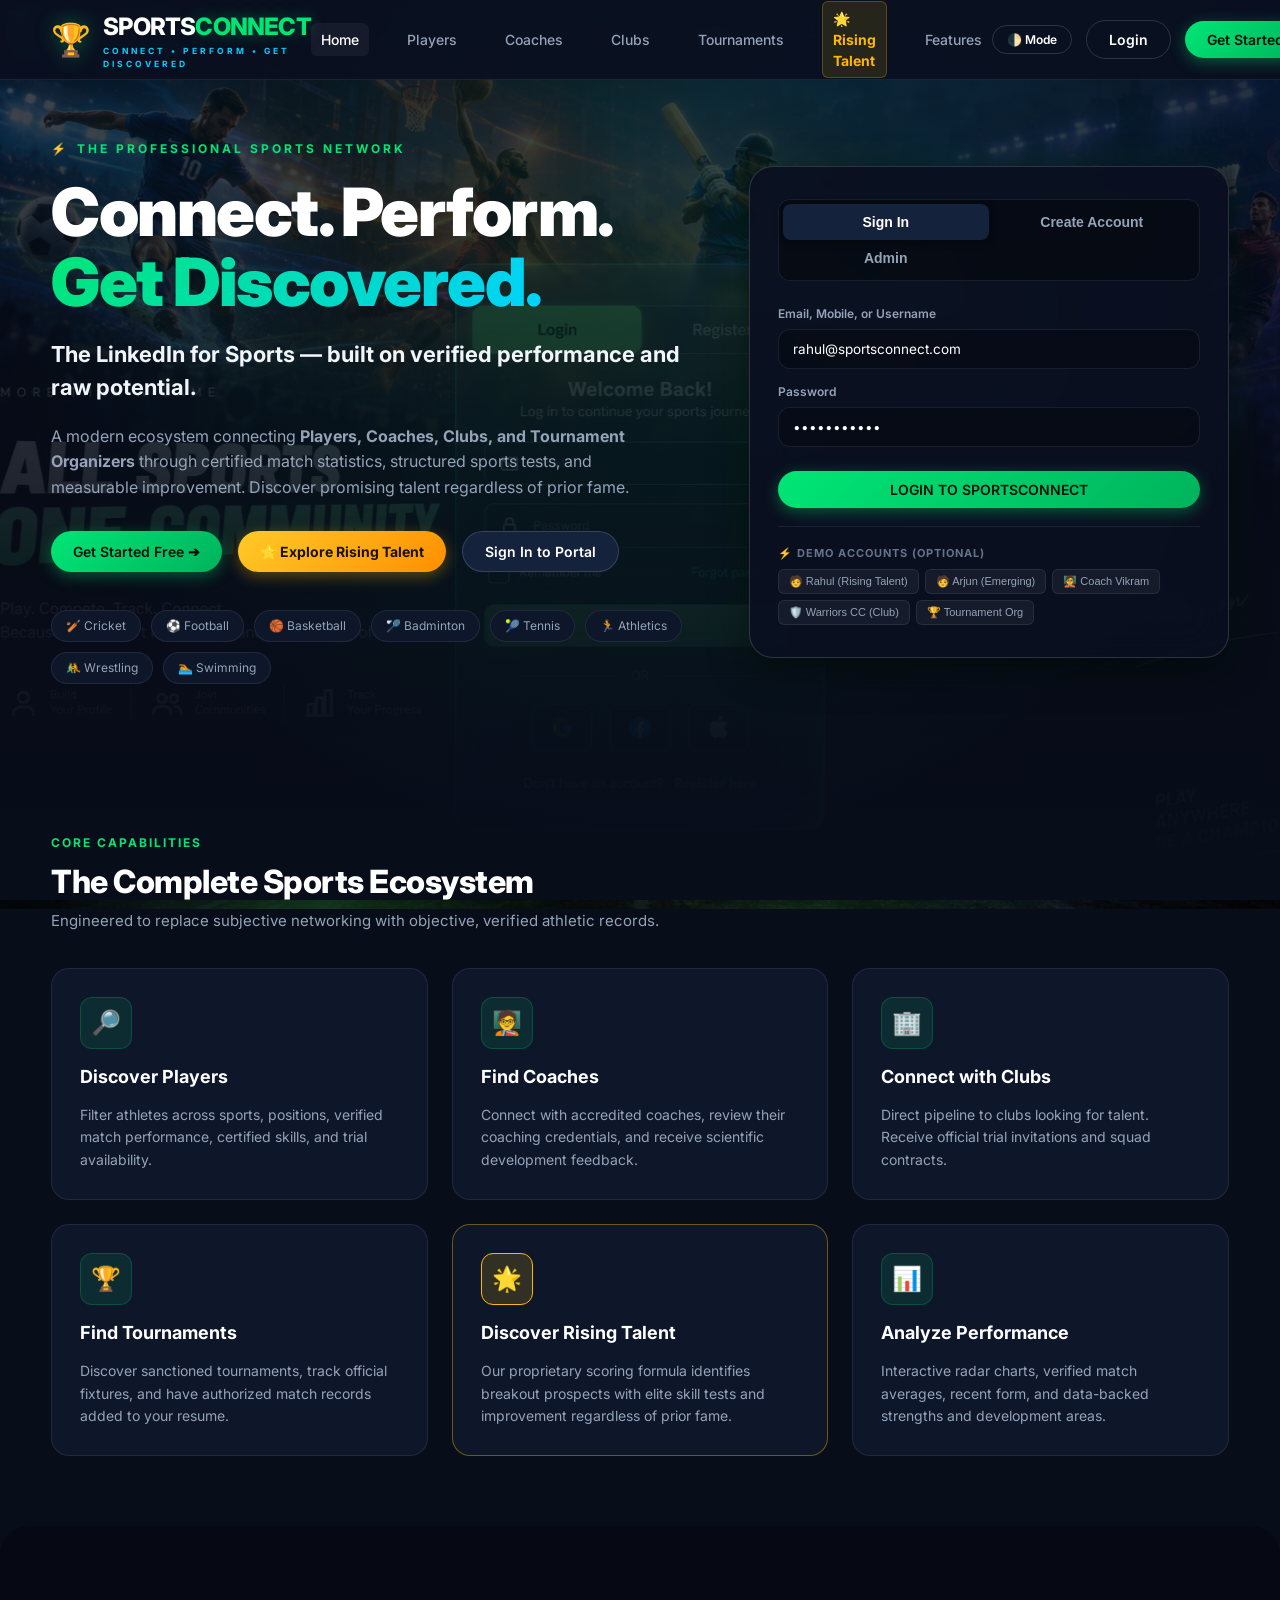
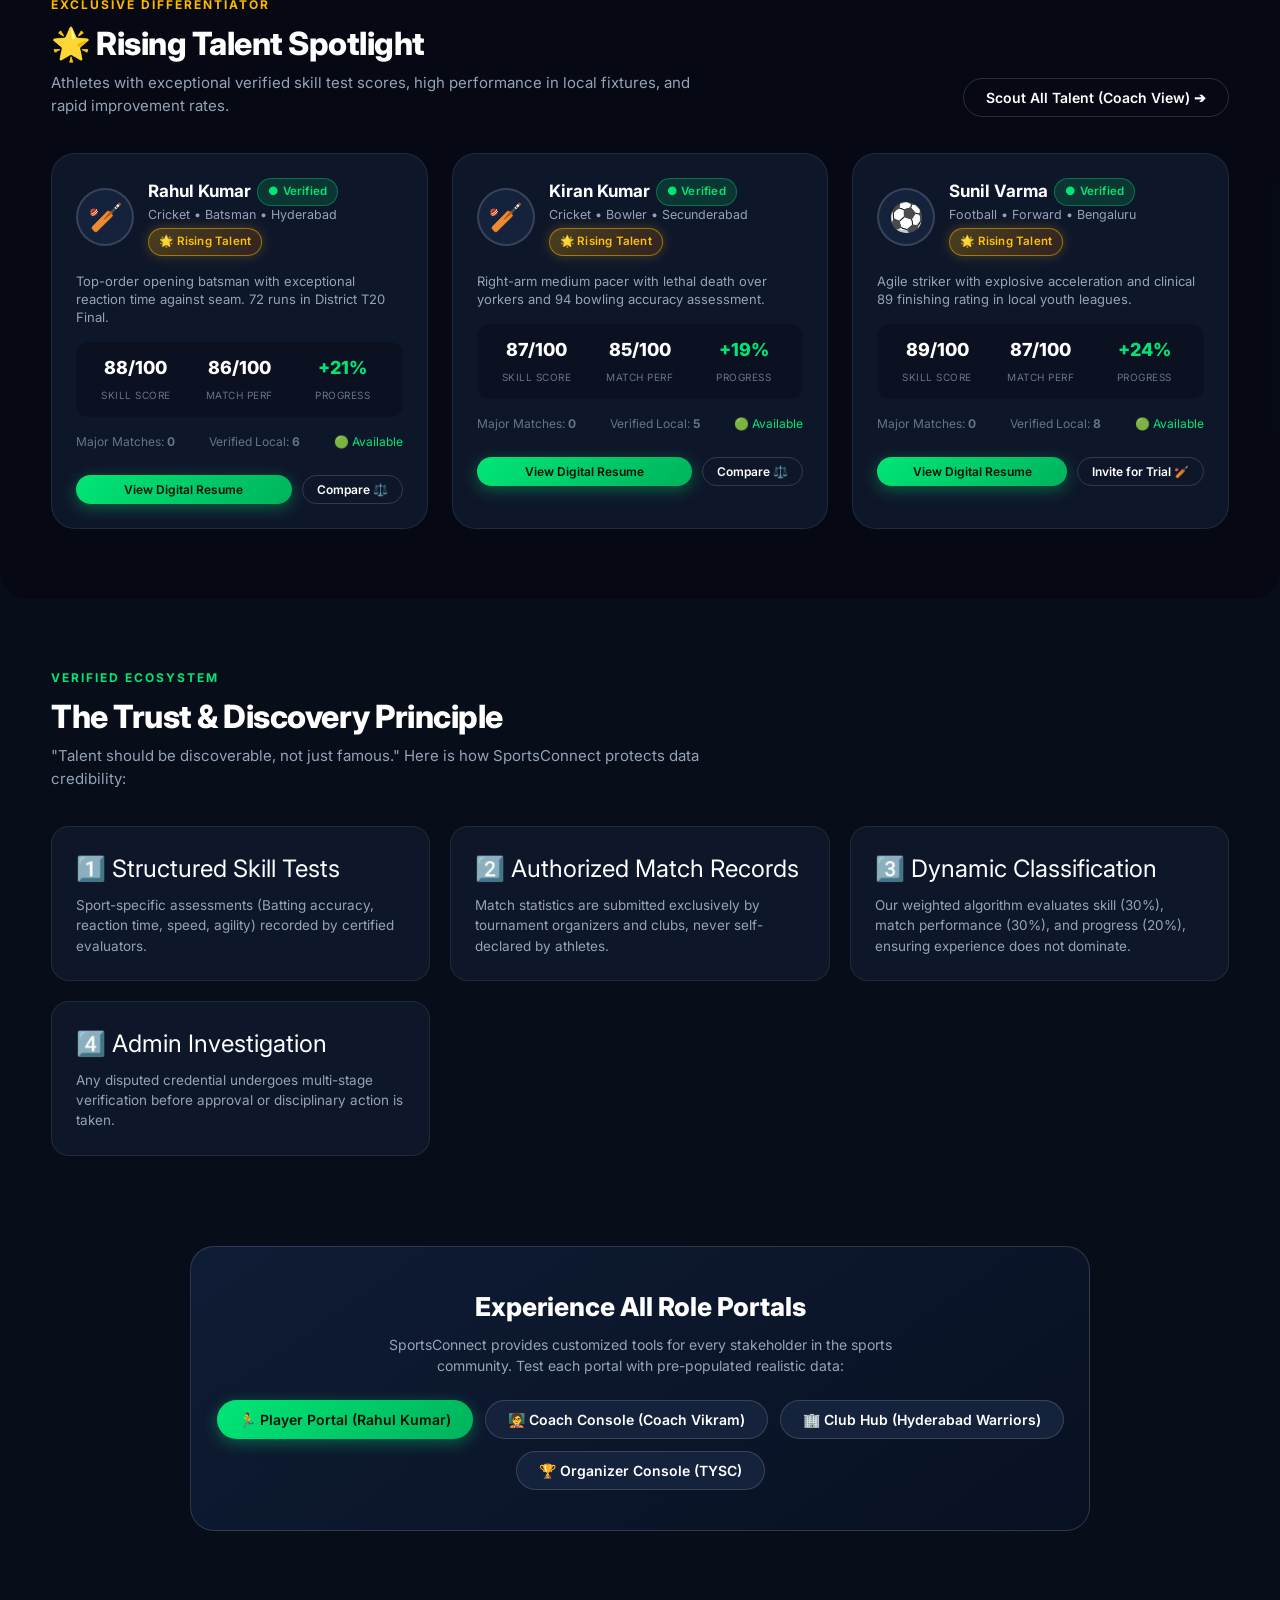
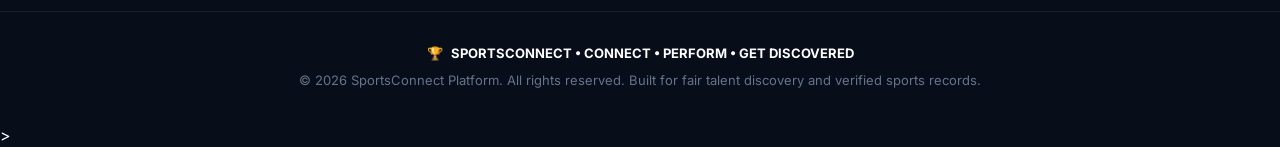
==== commit 7275d8e2: "Add admin active users panel" ====
--- a/admin-portal.html
+++ b/admin-portal.html
@@ -263,6 +263,26 @@
         </div>
       </div>
 
+      <!-- 4. Active Sessions -->
+      <div class="resume-card" style="padding:28px;" id="secActiveUsers">
+        <div style="display:flex; justify-content:space-between; align-items:center; margin-bottom:14px; flex-wrap:wrap; gap:10px;">
+          <div>
+            <h3 style="font-size:18px;">🟢 Currently Logged-In Users</h3>
+            <p style="font-size:13px; color:var(--text-secondary);">Authenticated users with an active server session. Identity comes from the server session, not browser storage.</p>
+          </div>
+          <button class="btn btn-outline btn-sm" onclick="loadActiveUsers()">🔄 Refresh</button>
+        </div>
+        <div id="activeUsersMeta" style="font-size:12px; color:var(--text-muted); margin-bottom:10px;">Loading active sessions...</div>
+        <div style="overflow-x:auto;">
+          <table style="width:100%; border-collapse:collapse; text-align:left; font-size:13px;">
+            <thead><tr style="border-bottom:1px solid var(--border-medium); color:var(--text-muted); font-size:11px; text-transform:uppercase;">
+              <th style="padding:10px;">User</th><th style="padding:10px;">Role</th><th style="padding:10px;">Email</th><th style="padding:10px;">Location</th><th style="padding:10px;">Login Time</th><th style="padding:10px;">Sessions</th>
+            </tr></thead>
+            <tbody id="activeUsersBody"><tr><td colspan="6" style="padding:16px; color:var(--text-muted);">Loading...</td></tr></tbody>
+          </table>
+        </div>
+      </div>
+
       <!-- 4. User Management -->
       <div class="resume-card" style="padding:28px;" id="secUsers">
         <h3 style="font-size:18px; margin-bottom:14px;">👥 Platform Users & Entity Verification</h3>
@@ -320,8 +340,41 @@
   </div>
 
   <!-- Scripts -->
-  <script src="app.js"></script>
+  <script src="app.js"></script>\n  <script>document.addEventListener('DOMContentLoaded', loadActiveUsers);</script>
   <script>
+    async function loadActiveUsers() {
+      const meta = document.getElementById('activeUsersMeta');
+      const body = document.getElementById('activeUsersBody');
+      try {
+        const response = await fetch('/api/admin/active-users', { credentials: 'include' });
+        if (!response.ok) throw new Error('Unable to load active users');
+        const data = await response.json();
+        meta.textContent = data.count + ' user(s) currently logged in • Checked ' + new Date(data.checked_at).toLocaleString();
+        if (!data.active_users.length) {
+          body.innerHTML = '<tr><td colspan="6" style="padding:16px; color:var(--text-muted);">No users are currently logged in.</td></tr>';
+          return;
+        }
+        body.innerHTML = data.active_users.map(user => {
+          const location = [user.city, user.district, user.state].filter(Boolean).join(', ') || '—';
+          return '<tr style="border-bottom:1px solid var(--border-subtle);">' +
+            '<td style="padding:10px;"><b>' + escapeHtml(user.full_name || user.username) + '</b><div style="font-size:11px;color:var(--text-muted);">@' + escapeHtml(user.username) + '</div></td>' +
+            '<td style="padding:10px;"><span class="badge">' + escapeHtml(user.role) + '</span></td>' +
+            '<td style="padding:10px;">' + escapeHtml(user.email || '—') + '</td>' +
+            '<td style="padding:10px;">' + escapeHtml(location) + '</td>' +
+            '<td style="padding:10px;">' + escapeHtml(new Date(user.login_at).toLocaleString()) + '</td>' +
+            '<td style="padding:10px;">' + escapeHtml(String(user.active_sessions)) + '</td>' +
+          '</tr>';
+        }).join('');
+      } catch (error) {
+        meta.textContent = 'Could not load active sessions.';
+        body.innerHTML = '<tr><td colspan="6" style="padding:16px; color:var(--rose);">Active user data unavailable.</td></tr>';
+      }
+    }
+
+    function escapeHtml(value) {
+      return String(value).replace(/[&<>"']/g, char => ({'&':'&amp;','<':'&lt;','>':'&gt;','"':'&quot;',"'":'&#39;'}[char]));
+    }
+
     function showAdminSec(sec) {
       const map = {
         certificates: 'secCertQueue',
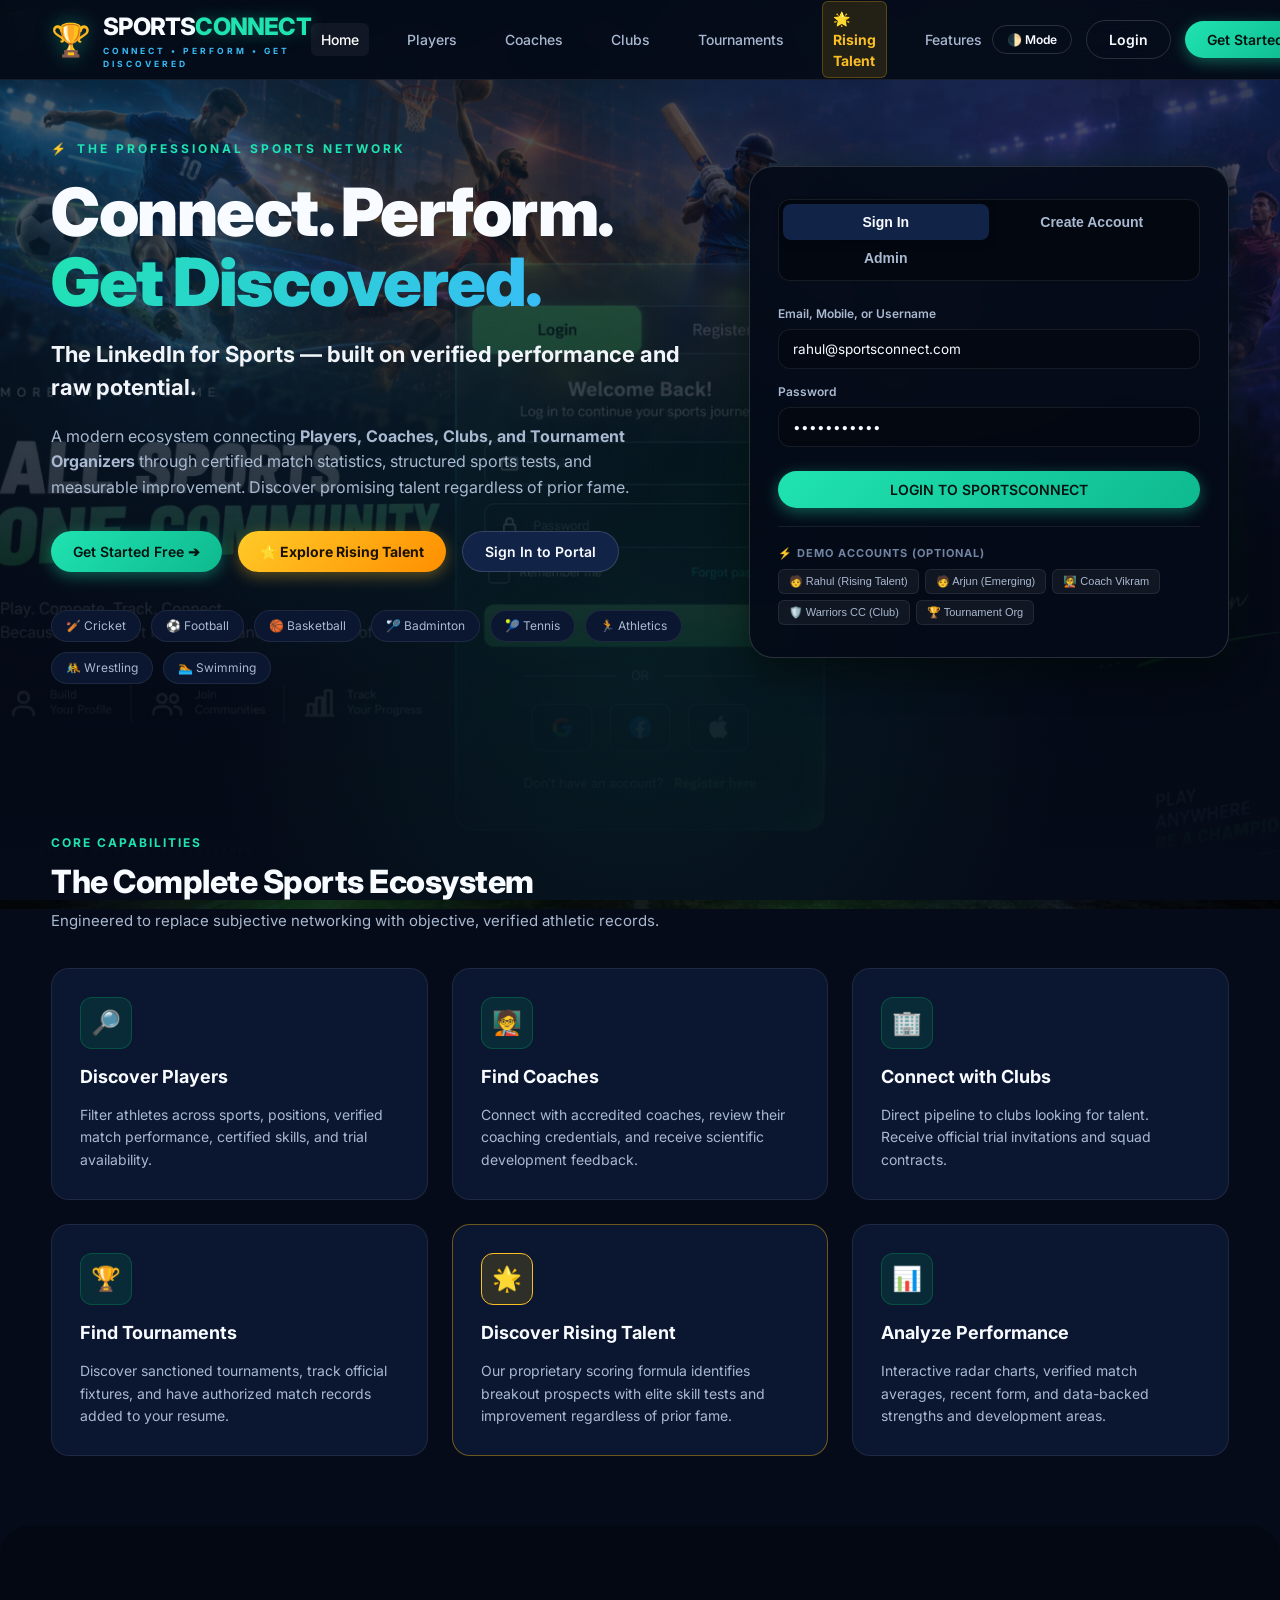
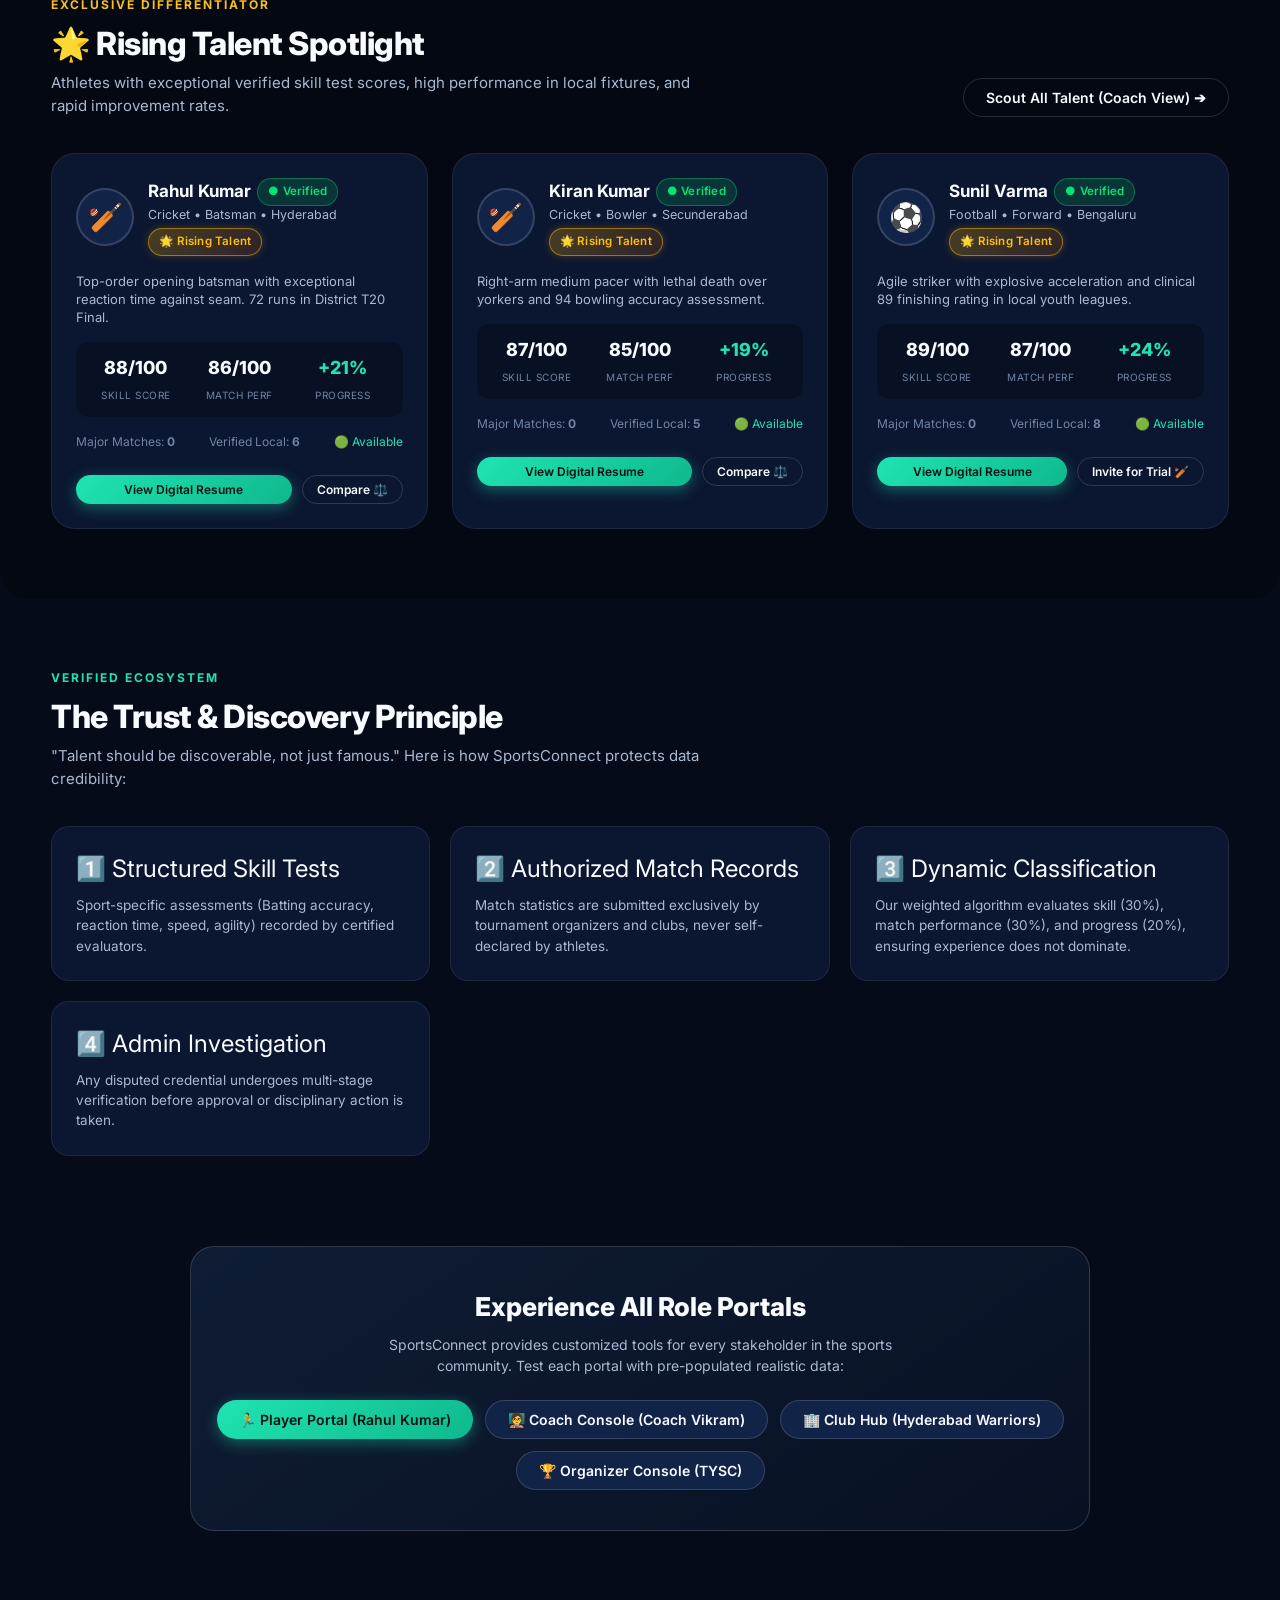
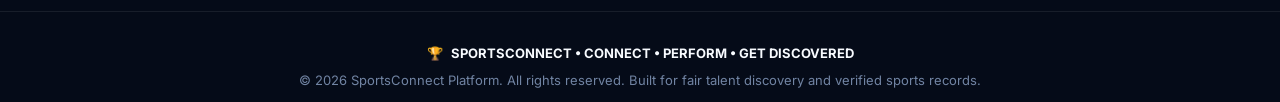
==== commit 49ecd40a: "Make admin logout reliably clear session and redirect" ====
--- a/admin-portal.html
+++ b/admin-portal.html
@@ -56,7 +56,7 @@
 
       <div style="margin-top:auto; padding-top:16px; border-top:1px solid var(--border-subtle); display:flex; flex-direction:column; gap:8px;">
         <button class="btn btn-outline btn-sm" onclick="UIController.toggleTheme()">🌓 Toggle Mode</button>
-        <button class="btn btn-secondary btn-sm" onclick="SessionManager.logout()">🚪 Log Out</button>
+        <button class="btn btn-secondary btn-sm" onclick="logoutAdmin()">🚪 Log Out</button>
       </div>
     </aside>
 
@@ -340,7 +340,29 @@
   </div>
 
   <!-- Scripts -->
-  <script src="app.js"></script>\n  <script>document.addEventListener('DOMContentLoaded', loadActiveUsers);</script>
+  <script src="app.js"></script>
+  <script>
+    async function logoutAdmin() {
+      const button = document.querySelector('.dash-sidebar button[onclick="logoutAdmin()"]');
+      if (button) { button.disabled = true; button.textContent = 'Signing out…'; }
+      try {
+        await fetch('/api/auth/logout', {
+          method: 'POST',
+          credentials: 'same-origin',
+          cache: 'no-store',
+          headers: { 'Content-Type': 'application/json' },
+          body: '{}'
+        });
+      } catch (error) {
+        console.warn('Server logout request failed; clearing local UI session.', error);
+      } finally {
+        localStorage.removeItem('scUser');
+        localStorage.removeItem('sporthubUser');
+        window.location.replace('index.html?logged_out=1');
+      }
+    }
+    document.addEventListener('DOMContentLoaded', loadActiveUsers);
+  </script>
   <script>
     async function loadActiveUsers() {
       const meta = document.getElementById('activeUsersMeta');
--- a/style.css
+++ b/style.css
@@ -6,30 +6,32 @@
    ========================================================================== */
 
 :root {
-  --bg-primary: #080d1a;
-  --bg-surface: #0e172a;
-  --bg-surface-elevated: #15223c;
-  --bg-glass: rgba(14, 23, 42, 0.75);
-  --bg-glass-strong: rgba(10, 16, 32, 0.92);
+  --bg-primary: #050b18;
+  --bg-surface: #0b1630;
+  --bg-surface-elevated: #122348;
+  --bg-glass: rgba(11, 22, 48, 0.78);
+  --bg-glass-strong: rgba(5, 11, 24, 0.94);
   
-  --primary: #00e676;
-  --primary-glow: rgba(0, 230, 118, 0.35);
-  --primary-dark: #00b35c;
-  --cyan: #00d2ff;
-  --cyan-glow: rgba(0, 210, 255, 0.3);
-  --gold: #ffb800;
-  --gold-glow: rgba(255, 184, 0, 0.35);
-  --rose: #ff3366;
-  --amber: #ff9800;
+  --primary: #20e3b2;
+  --primary-glow: rgba(32, 227, 178, 0.38);
+  --primary-dark: #0eb98e;
+  --cyan: #38bdf8;
+  --cyan-glow: rgba(56, 189, 248, 0.34);
+  --gold: #fbbf24;
+  --gold-glow: rgba(251, 191, 36, 0.36);
+  --rose: #fb4f8a;
+  --amber: #fb923c;
+  --purple: #8b5cf6;
+  --purple-glow: rgba(139, 92, 246, 0.32);
   
   --border-subtle: rgba(255, 255, 255, 0.08);
   --border-medium: rgba(255, 255, 255, 0.15);
-  --border-focus: #00e676;
+  --border-focus: #20e3b2;
   
-  --text-primary: #ffffff;
-  --text-secondary: #94a3b8;
-  --text-muted: #64748b;
-  --text-on-primary: #041208;
+  --text-primary: #f8fbff;
+  --text-secondary: #a9b9d1;
+  --text-muted: #7184a3;
+  --text-on-primary: #03130f;
   
   --shadow-sm: 0 2px 8px rgba(0, 0, 0, 0.35);
   --shadow-md: 0 6px 20px rgba(0, 0, 0, 0.45);
@@ -89,8 +91,10 @@
 .bg-overlay {
   position: fixed;
   inset: 0;
-  background: radial-gradient(circle at 50% 20%, rgba(0, 230, 118, 0.08), transparent 70%),
-              linear-gradient(180deg, rgba(8, 13, 26, 0.6) 0%, rgba(8, 13, 26, 0.94) 75%, #080d1a 100%);
+  background: radial-gradient(circle at 18% 18%, rgba(56, 189, 248, 0.13), transparent 42%),
+              radial-gradient(circle at 82% 12%, rgba(139, 92, 246, 0.13), transparent 38%),
+              radial-gradient(circle at 50% 75%, rgba(32, 227, 178, 0.08), transparent 48%),
+              linear-gradient(180deg, rgba(5, 11, 24, 0.45) 0%, rgba(5, 11, 24, 0.86) 72%, #050b18 100%);
   z-index: -2;
 }
 @keyframes stadiumBreathe {
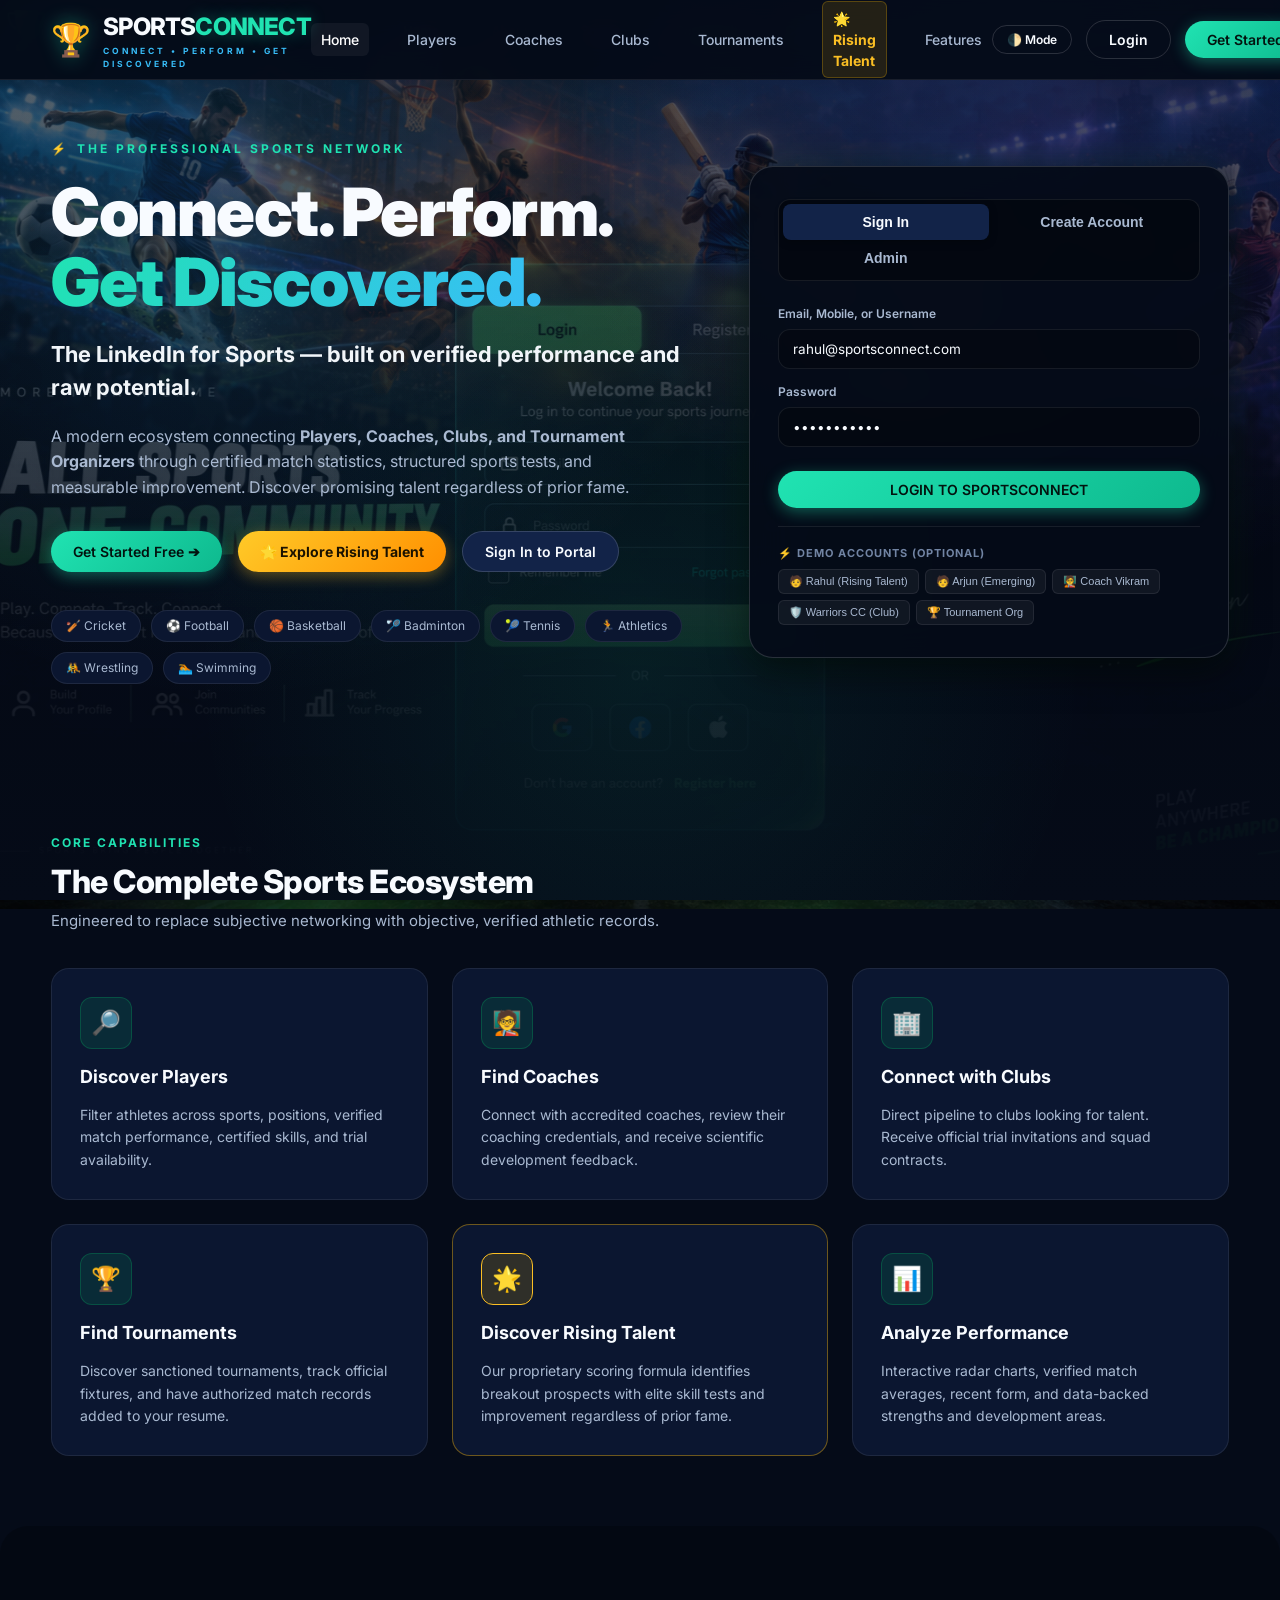
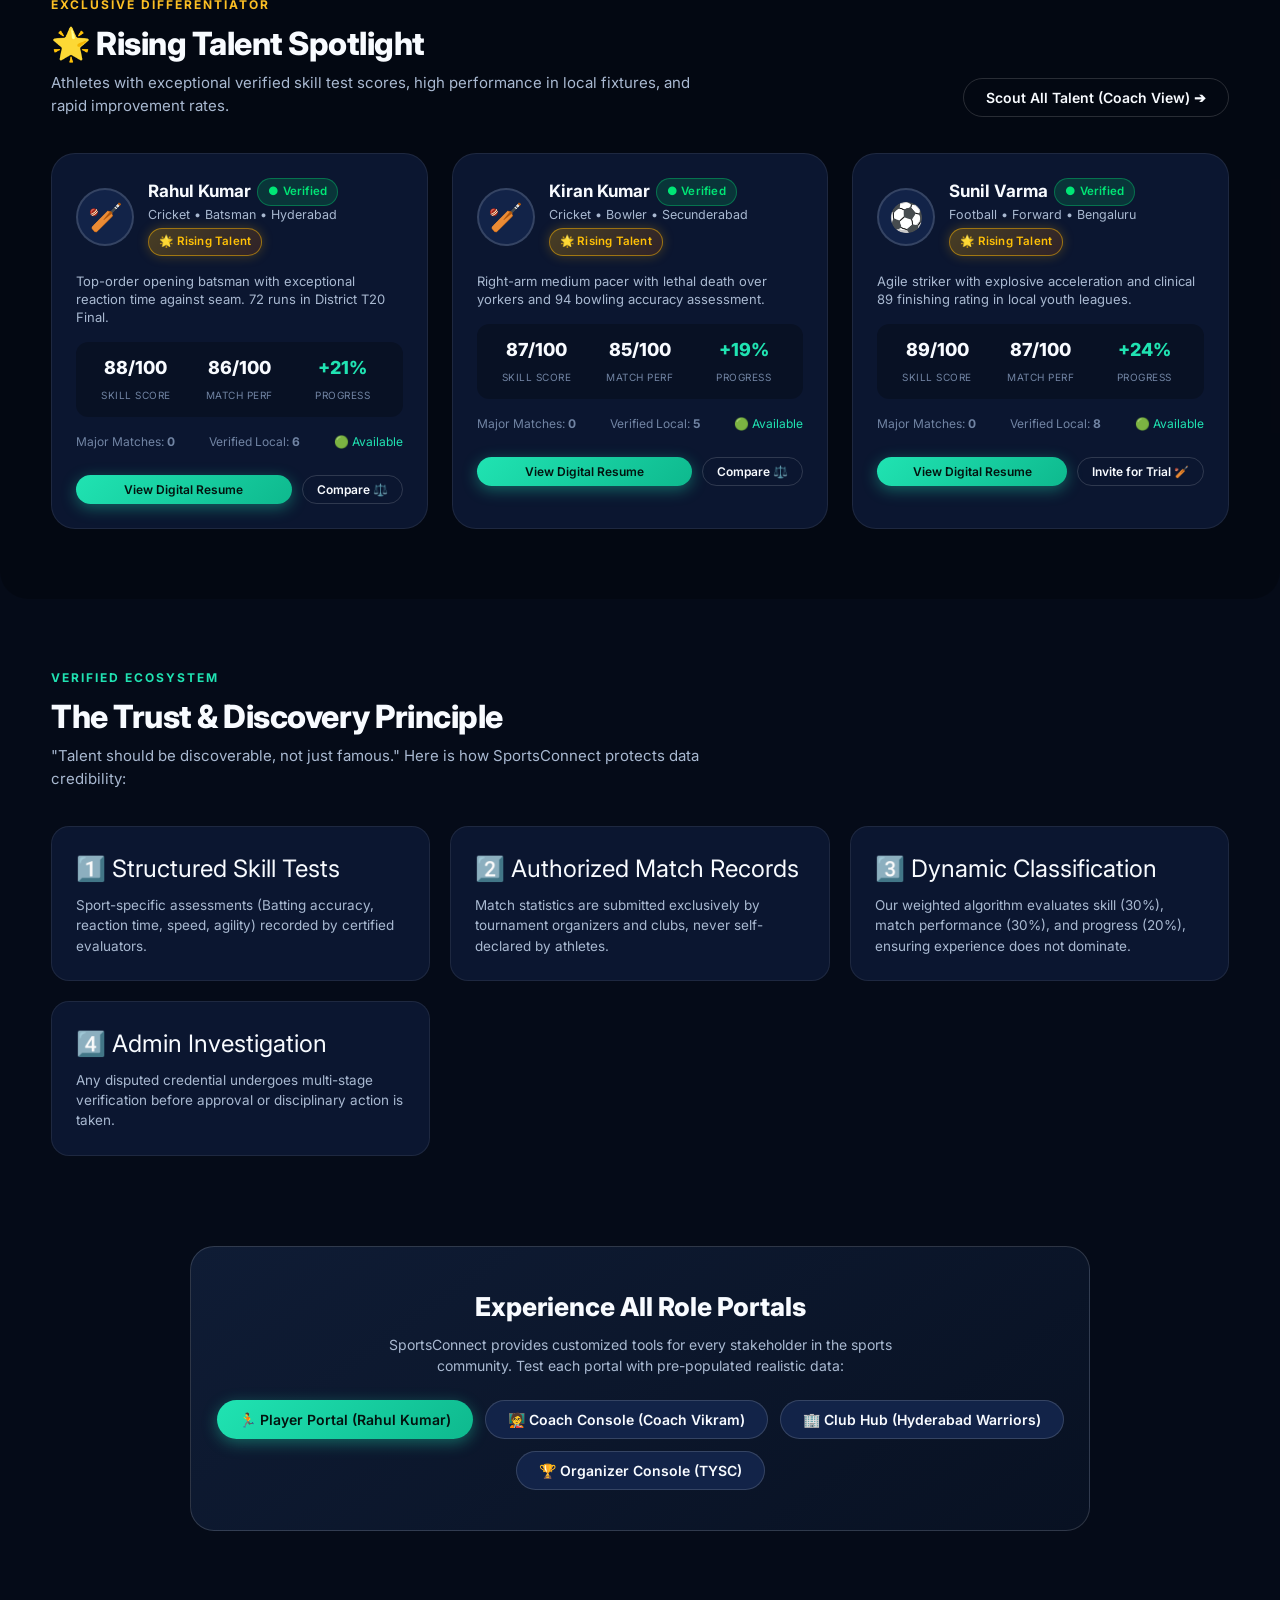
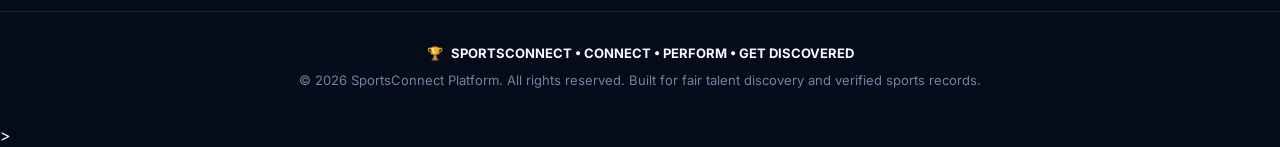
==== commit 254fd098: "Load admin overview and platform users from live APIs" ====
--- a/admin-portal.html
+++ b/admin-portal.html
@@ -88,23 +88,23 @@
       <div class="kpi-grid">
         <div class="kpi-card">
           <div class="kpi-header"><span>Total Users</span><span>👥</span></div>
-          <div class="kpi-value" id="kpiTotalUsers">9</div>
-          <div class="kpi-subtitle">5 Players, 1 Coach, 2 Clubs, 1 Org</div>
+          <div class="kpi-value" id="kpiTotalUsers">—</div>
+          <div class="kpi-subtitle" id="kpiRoleBreakdown">Loading live account counts…</div>
         </div>
         <div class="kpi-card" style="border-left:4px solid var(--gold);">
           <div class="kpi-header"><span>Pending Certificates</span><span>📜</span></div>
-          <div class="kpi-value" style="color:var(--gold);" id="kpiPendingCerts">1</div>
+          <div class="kpi-value" style="color:var(--gold);" id="kpiPendingCerts">—</div>
           <div class="kpi-subtitle">Queued for verification audit</div>
         </div>
         <div class="kpi-card" style="border-left:4px solid var(--rose);">
           <div class="kpi-header"><span>Open Reports</span><span>🚨</span></div>
-          <div class="kpi-value" style="color:var(--rose);" id="kpiOpenReports">1</div>
-          <div class="kpi-subtitle">Report #1024 Under Review</div>
+          <div class="kpi-value" style="color:var(--rose);" id="kpiOpenReports">—</div>
+          <div class="kpi-subtitle">Live moderation queue</div>
         </div>
         <div class="kpi-card">
           <div class="kpi-header"><span>Rising Talent</span><span>🌟</span></div>
-          <div class="kpi-value" style="color:var(--primary);" id="kpiRisingTalent">4</div>
-          <div class="kpi-subtitle">Algorithmic classifications</div>
+          <div class="kpi-value" style="color:var(--primary);" id="kpiRisingTalent">—</div>
+          <div class="kpi-subtitle">Live player classifications</div>
         </div>
       </div>
 
@@ -285,7 +285,7 @@
 
       <!-- 4. User Management -->
       <div class="resume-card" style="padding:28px;" id="secUsers">
-        <h3 style="font-size:18px; margin-bottom:14px;">👥 Platform Users & Entity Verification</h3>
+        <div style="display:flex;justify-content:space-between;align-items:center;gap:12px;flex-wrap:wrap;margin-bottom:14px;"><h3 style="font-size:18px;margin:0;">👥 Platform Users & Entity Verification</h3><button class="btn btn-outline btn-sm" onclick="loadPlatformUsers()">🔄 Refresh Users</button></div><p id="platformUsersMeta" style="font-size:12px;color:var(--text-muted);margin-bottom:10px;">Loading registered accounts…</p>
 
         <div style="overflow-x:auto;">
           <table style="width:100%; border-collapse:collapse; text-align:left; font-size:13px;">
@@ -299,40 +299,7 @@
                 <th style="padding:10px;">Action</th>
               </tr>
             </thead>
-            <tbody>
-              <tr style="border-bottom:1px solid var(--border-subtle);">
-                <td style="padding:10px;">Rahul Kumar</td>
-                <td style="padding:10px;"><span class="badge" style="background:rgba(255,255,255,0.08);">Player</span></td>
-                <td style="padding:10px;">Cricket</td>
-                <td style="padding:10px;"><span class="badge badge-verified">🟢 Verified</span></td>
-                <td style="padding:10px;"><span style="color:var(--primary);">Active</span></td>
-                <td style="padding:10px;"><button class="btn btn-outline btn-sm" onclick="SessionManager.switchDemoUser('player1')">View Profile</button></td>
-              </tr>
-              <tr style="border-bottom:1px solid var(--border-subtle);">
-                <td style="padding:10px;">Vikram Rathore</td>
-                <td style="padding:10px;"><span class="badge" style="background:rgba(255,255,255,0.08);">Coach</span></td>
-                <td style="padding:10px;">Cricket &bull; BCCI Level 2</td>
-                <td style="padding:10px;"><span class="badge badge-verified">🟢 Verified Coach</span></td>
-                <td style="padding:10px;"><span style="color:var(--primary);">Active</span></td>
-                <td style="padding:10px;"><button class="btn btn-outline btn-sm" onclick="SessionManager.switchDemoUser('coach')">View Profile</button></td>
-              </tr>
-              <tr style="border-bottom:1px solid var(--border-subtle);">
-                <td style="padding:10px;">Hyderabad Warriors CC</td>
-                <td style="padding:10px;"><span class="badge" style="background:rgba(255,255,255,0.08);">Club</span></td>
-                <td style="padding:10px;">Cricket &bull; Div 1</td>
-                <td style="padding:10px;"><span class="badge badge-verified">🟢 Verified Club</span></td>
-                <td style="padding:10px;"><span style="color:var(--primary);">Active</span></td>
-                <td style="padding:10px;"><button class="btn btn-outline btn-sm" onclick="SessionManager.switchDemoUser('club')">View Profile</button></td>
-              </tr>
-              <tr style="border-bottom:1px solid var(--border-subtle);">
-                <td style="padding:10px;">Telangana Youth Sports Council</td>
-                <td style="padding:10px;"><span class="badge" style="background:rgba(255,255,255,0.08);">Organizer</span></td>
-                <td style="padding:10px;">Multi-Sport &bull; State Apex</td>
-                <td style="padding:10px;"><span class="badge badge-verified">🟢 Verified Organizer</span></td>
-                <td style="padding:10px;"><span style="color:var(--primary);">Active</span></td>
-                <td style="padding:10px;"><button class="btn btn-outline btn-sm" onclick="SessionManager.switchDemoUser('organizer')">View Profile</button></td>
-              </tr>
-            </tbody>
+            <tbody id="platformUsersBody"><tr><td colspan="6" style="padding:16px; color:var(--text-muted);">Loading registered users…</td></tr></tbody>
           </table>
         </div>
       </div>
@@ -361,7 +328,74 @@
         window.location.replace('index.html?logged_out=1');
       }
     }
-    document.addEventListener('DOMContentLoaded', loadActiveUsers);
+    document.addEventListener('DOMContentLoaded', () => {
+      loadActiveUsers();
+      loadPlatformUsers();
+      loadAdminOverview();
+    });
+
+    async function loadAdminOverview() {
+      try {
+        const response = await fetch('/api/admin/stats', { credentials: 'same-origin', cache: 'no-store' });
+        if (!response.ok) throw new Error('Admin statistics unavailable');
+        const { stats } = await response.json();
+        const set = (id, value) => { const el = document.getElementById(id); if (el) el.textContent = String(value ?? 0); };
+        set('kpiTotalUsers', stats.total_users);
+        set('kpiPendingCerts', stats.pending_certificates);
+        set('kpiOpenReports', stats.open_reports);
+        set('kpiRisingTalent', stats.rising_talent_count);
+        set('kpiRoleBreakdown', `${stats.total_players ?? 0} Players · ${stats.total_coaches ?? 0} Coaches · ${stats.total_clubs ?? 0} Clubs · ${stats.total_organizers ?? 0} Organizers`);
+      } catch (error) {
+        ['kpiTotalUsers','kpiPendingCerts','kpiOpenReports','kpiRisingTalent'].forEach(id => {
+          const el = document.getElementById(id); if (el) el.textContent = '—';
+        });
+        const breakdown = document.getElementById('kpiRoleBreakdown');
+        if (breakdown) breakdown.textContent = 'Live statistics unavailable. Refresh to retry.';
+      }
+    }
+
+    async function loadPlatformUsers() {
+      const meta = document.getElementById('platformUsersMeta');
+      const body = document.getElementById('platformUsersBody');
+      if (!meta || !body) return;
+      meta.textContent = 'Loading registered accounts…';
+      body.innerHTML = '<tr><td colspan="6" style="padding:16px;color:var(--text-muted);">Loading…</td></tr>';
+      try {
+        const response = await fetch('/api/admin/users', { credentials: 'same-origin', cache: 'no-store' });
+        if (!response.ok) throw new Error('Unable to load registered users');
+        const payload = await response.json();
+        const users = Array.isArray(payload.users) ? payload.users : [];
+        meta.textContent = `${users.length} registered account(s) • Updated ${new Date().toLocaleTimeString()}`;
+        if (!users.length) {
+          body.innerHTML = '<tr><td colspan="6" style="padding:16px;color:var(--text-muted);">No registered users yet.</td></tr>';
+          return;
+        }
+        body.innerHTML = users.map(user => {
+          const name = escapeHtml(user.full_name || user.username || 'Unnamed user');
+          const role = escapeHtml(user.role || 'Unknown');
+          const sport = escapeHtml(user.organization_name || user.sport_or_org || '—');
+          const verification = Number(user.is_verified) === 1
+            ? '<span class="badge badge-verified">Verified</span>'
+            : '<span class="badge">Unverified</span>';
+          const active = user.status === 'active';
+          const status = active
+            ? '<span style="color:var(--primary);">Active</span>'
+            : '<span style="color:var(--rose);">Suspended</span>';
+          const location = escapeHtml([user.city, user.district, user.state, user.location].filter(Boolean).join(', ') || '—');
+          return '<tr style="border-bottom:1px solid var(--border-subtle);">' +
+            '<td style="padding:10px;"><b>' + name + '</b><div style="font-size:11px;color:var(--text-muted);">@' + escapeHtml(user.username || '') + '</div></td>' +
+            '<td style="padding:10px;"><span class="badge">' + role + '</span></td>' +
+            '<td style="padding:10px;">' + sport + '</td>' +
+            '<td style="padding:10px;">' + verification + '</td>' +
+            '<td style="padding:10px;">' + status + '</td>' +
+            '<td style="padding:10px;">' + location + '</td>' +
+          '</tr>';
+        }).join('');
+      } catch (error) {
+        meta.textContent = 'Could not load registered accounts.';
+        body.innerHTML = '<tr><td colspan="6" style="padding:16px;color:var(--rose);">User data unavailable. Check your admin session and refresh.</td></tr>';
+      }
+    }
   </script>
   <script>
     async function loadActiveUsers() {
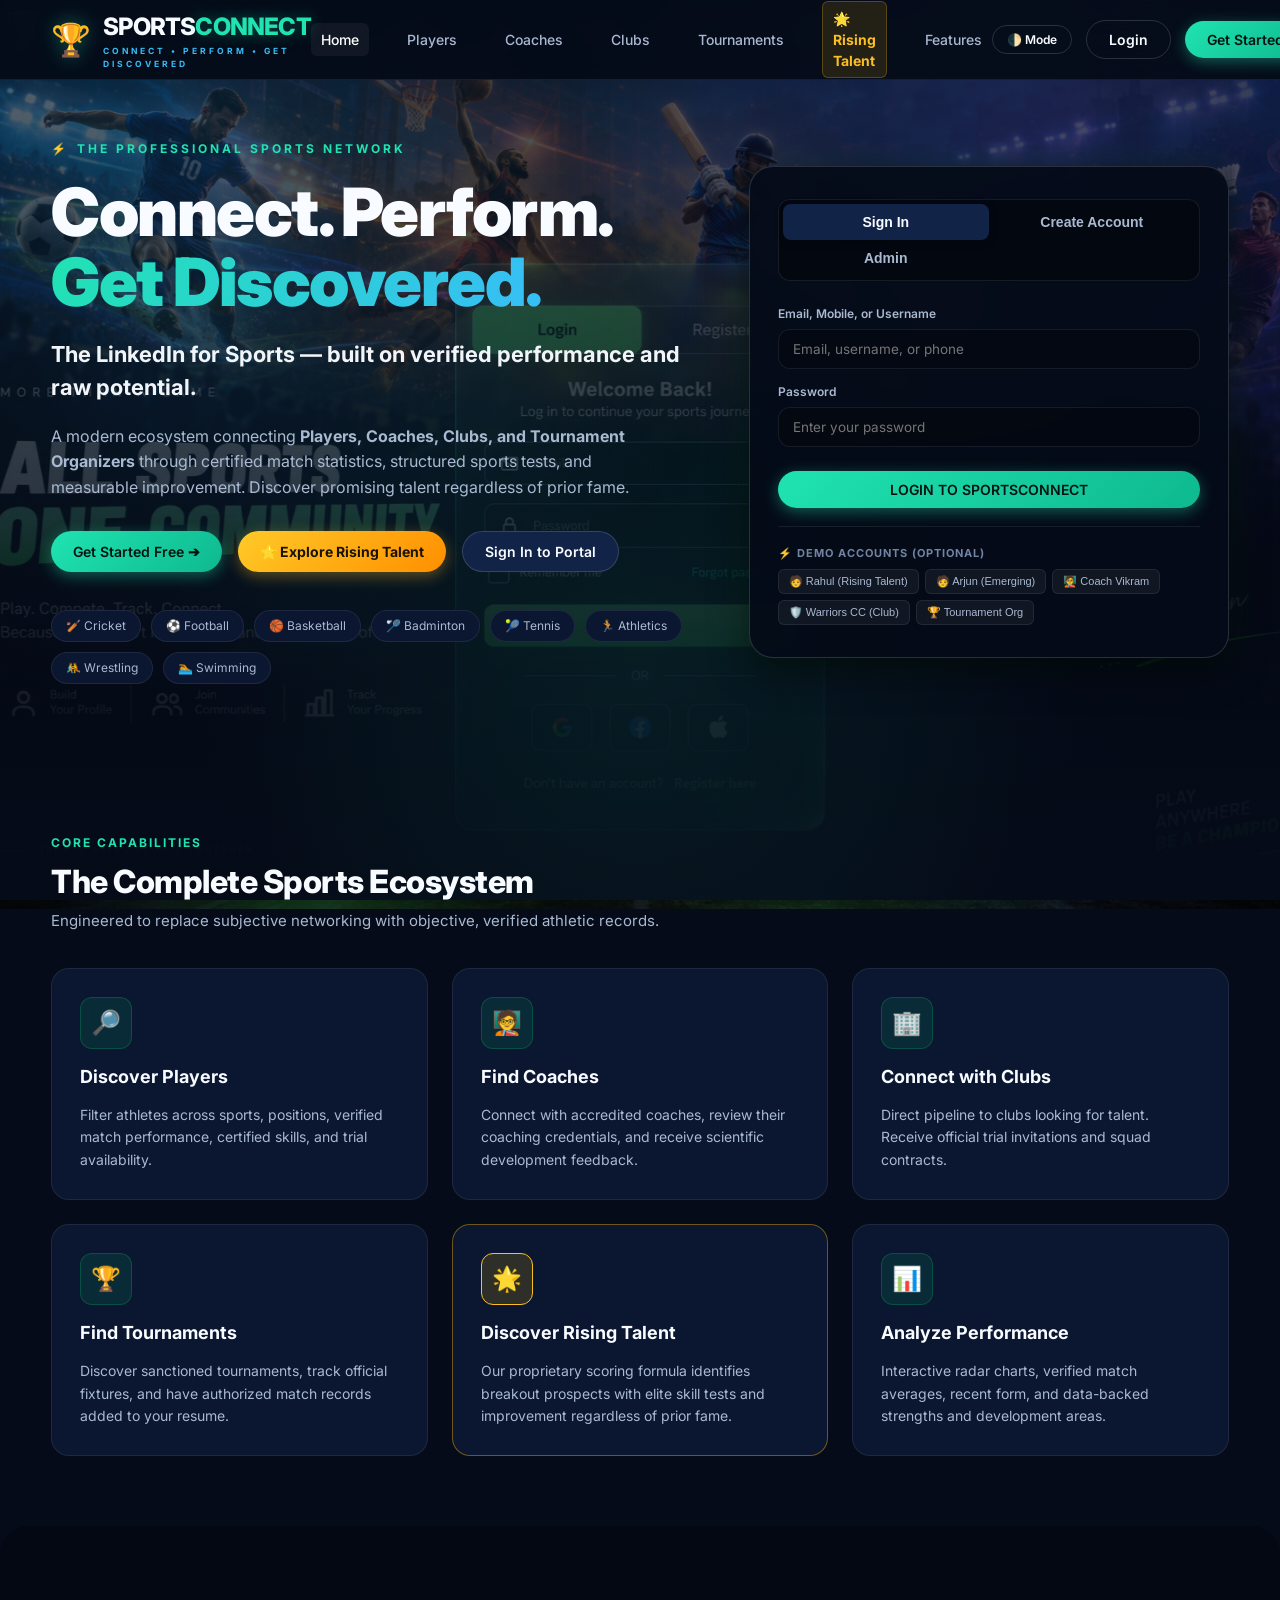
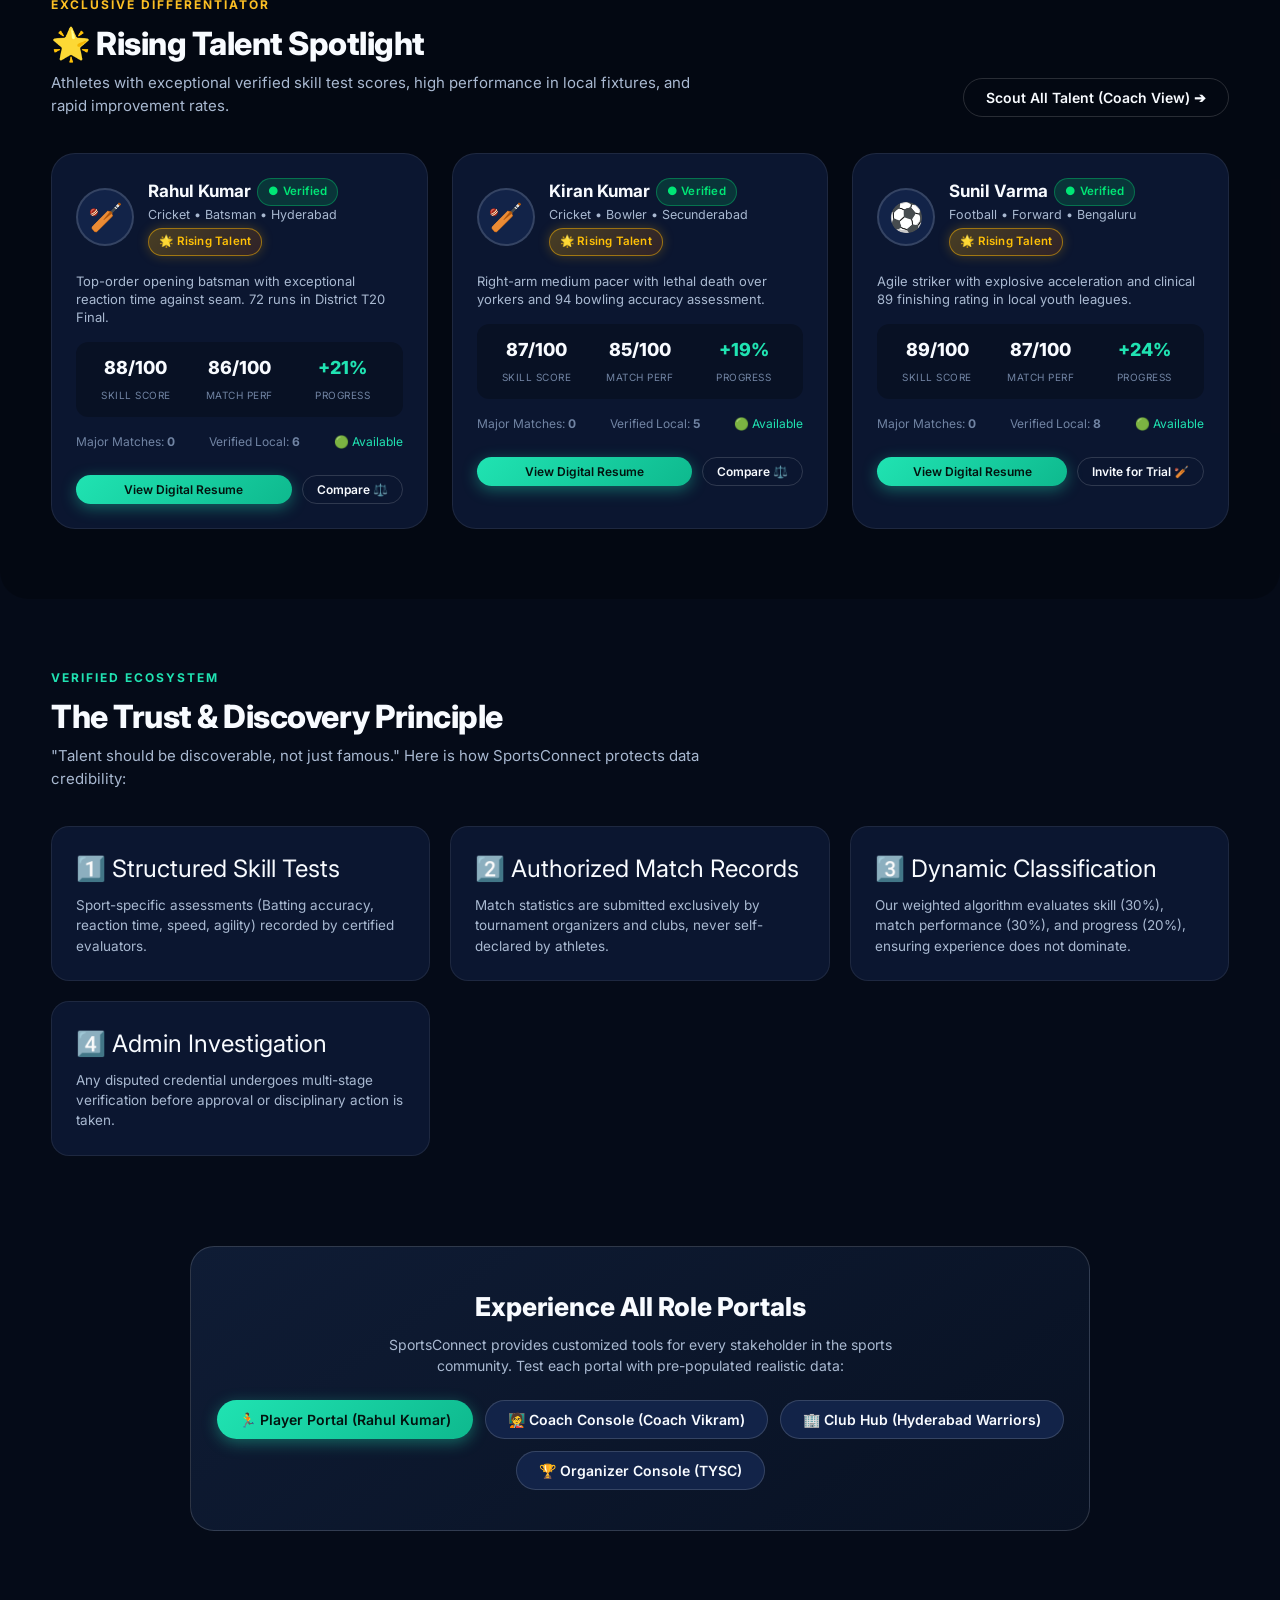
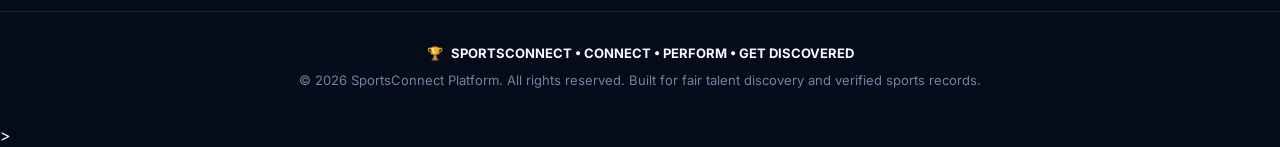
==== commit 0b0d8925: "Link SportsConnect favicon" ====
--- a/admin-portal.html
+++ b/admin-portal.html
@@ -4,6 +4,7 @@
   <meta charset="UTF-8">
   <meta name="viewport" content="width=device-width, initial-scale=1.0">
   <title>SportsConnect | Platform Integrity & Admin Portal</title>
+  <link rel="icon" type="image/svg+xml" href="/favicon.svg">
   <link rel="preconnect" href="https://fonts.googleapis.com">
   <link rel="preconnect" href="https://fonts.gstatic.com" crossorigin>
   <link href="https://fonts.googleapis.com/css2?family=Inter:wght@400;500;600;700;800;900&display=swap" rel="stylesheet">
@@ -296,7 +297,7 @@
                 <th style="padding:10px;">Sport / Org</th>
                 <th style="padding:10px;">Verification Status</th>
                 <th style="padding:10px;">Account Status</th>
-                <th style="padding:10px;">Action</th>
+                <th style="padding:10px;">Location</th>
               </tr>
             </thead>
             <tbody id="platformUsersBody"><tr><td colspan="6" style="padding:16px; color:var(--text-muted);">Loading registered users…</td></tr></tbody>
